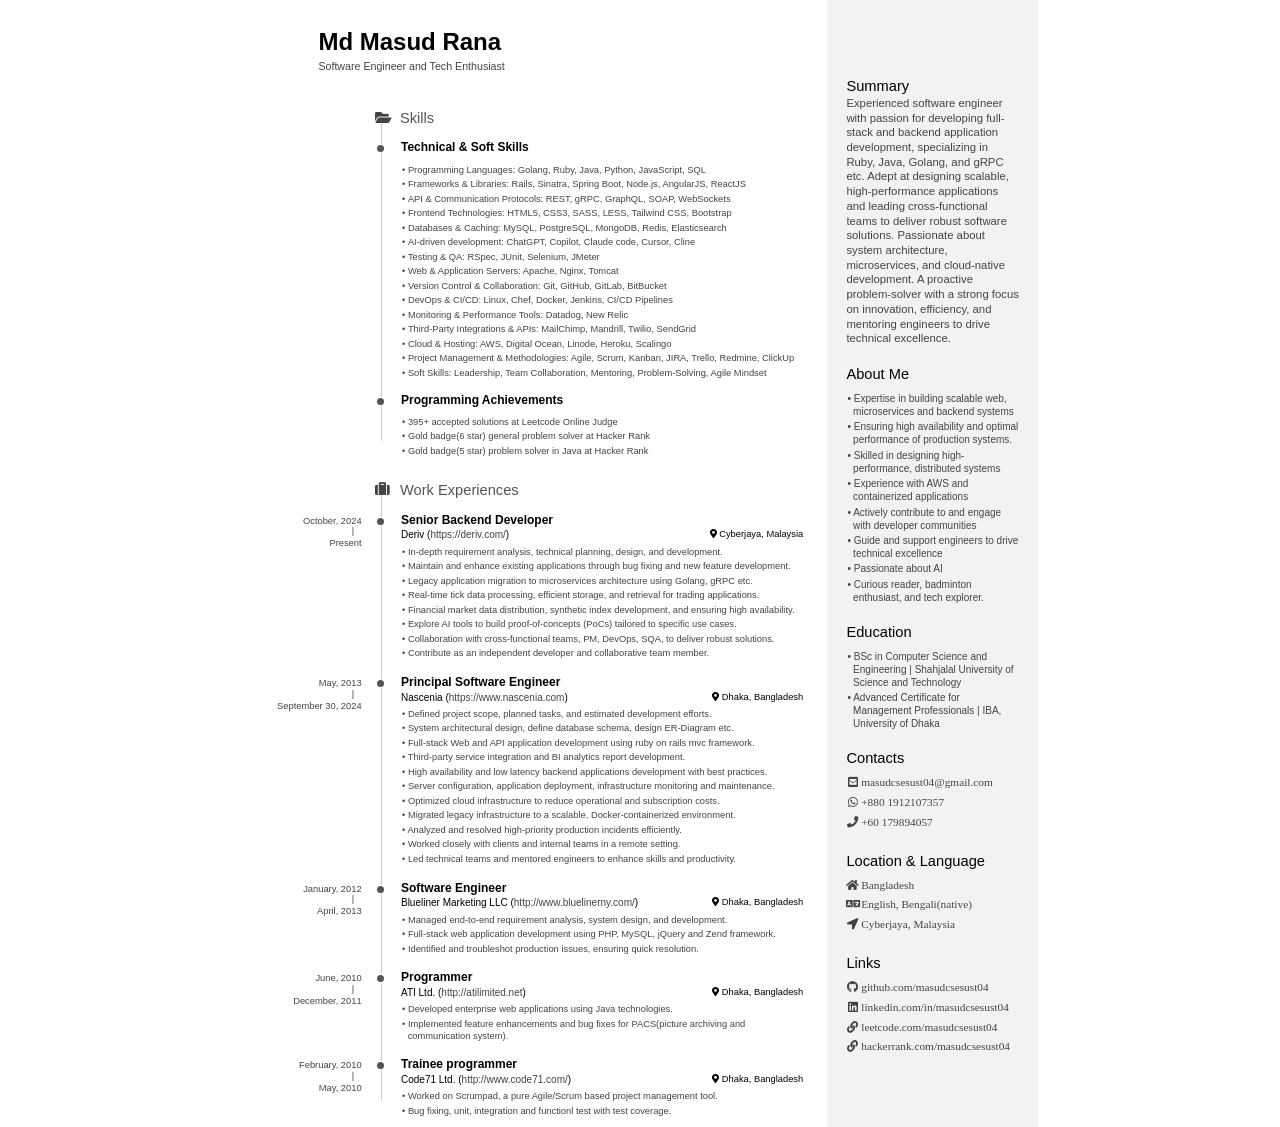
==== index.html @ 24ab80eb "upate resume" ====
<!DOCTYPE html>
<html>
<head>
    <title>Md. Masud Rana</title>

    <meta http-equiv="Content-Type" content="text/html; charset=UTF-8">

    <link rel="shortcut icon" href="">
    <link type="text/css" href="./normalize.css" rel="stylesheet">
    <link rel="stylesheet" href="https://use.fontawesome.com/releases/v5.5.0/css/all.css" integrity="sha384-B4dIYHKNBt8Bc12p+WXckhzcICo0wtJAoU8YZTY5qE0Id1GSseTk6S+L3BlXeVIU" crossorigin="anonymous">
    <link href="./css" rel="stylesheet">
    <link href="./css(1)" rel="stylesheet">
    <link type="text/css" href="./resume.css" rel="stylesheet" >
</head>

<body lang="en">
    <section id="main">
        <header id="title">
            <h1>Md Masud Rana</h1>
            <span class="subtitle">Software Engineer and Tech Enthusiast</span>
        </header>

        <section class="">
            <h2><i class="fa fa-folder-open"></i> Skills</h2>
            <section class="blocks">
                <div class="date">
                </div>
                <div class="decorator">
                </div>
                <div class="details">
                    <header>
                        <h3>Technical & Soft Skills</h3>
                    </header>
                    <div>
                        <ul>
                            <li><strong>Programming Languages:</strong> Golang, Ruby, Java, Python, JavaScript, SQL</li>
                            <li><strong>Frameworks & Libraries:</strong> Rails, Sinatra, Spring Boot, Node.js, AngularJS, ReactJS</li>
                            <li><strong>API & Communication Protocols:</strong> REST, gRPC, GraphQL, SOAP, WebSockets</li>
                            <li><strong>Frontend Technologies:</strong> HTML5, CSS3, SASS, LESS, Tailwind CSS, Bootstrap</li>
                            <li><strong>Databases & Caching:</strong> MySQL, PostgreSQL, MongoDB, Redis, Elasticsearch</li>
                            <li><strong>AI-driven development:</strong> ChatGPT, Copilot, Claude code, Cursor, Cline</li> 
                            <li><strong>Testing & QA:</strong> RSpec, JUnit, Selenium, JMeter</li>
                            <li><strong>Web & Application Servers:</strong> Apache, Nginx, Tomcat</li>
                            <li><strong>Version Control & Collaboration:</strong> Git, GitHub, GitLab, BitBucket</li>
                            <li><strong>DevOps & CI/CD:</strong> Linux, Chef, Docker, Jenkins, CI/CD Pipelines</li>
                            <li><strong>Monitoring & Performance Tools:</strong> Datadog, New Relic</li>
                            <li><strong>Third-Party Integrations & APIs:</strong> MailChimp, Mandrill, Twilio, SendGrid</li>
                            <li><strong>Cloud & Hosting:</strong> AWS, Digital Ocean, Linode, Heroku, Scalingo</li>
                            <li><strong>Project Management & Methodologies:</strong> Agile, Scrum, Kanban, JIRA, Trello, Redmine, ClickUp</li>
                            <li><strong>Soft Skills:</strong> Leadership, Team Collaboration, Mentoring, Problem-Solving, Agile Mindset</li>
                        </ul>
                    </div>
                </div>
            </section>
            <section class="blocks">
                <div class="date">
                </div>
                <div class="decorator">
                </div>
                <div class="details">
                    <header>
                        <h3>Programming Achievements</h3>
                    </header>
                    <div>
                        <ul>
                            <li>395+ accepted solutions at <a href="https://www.leetcode.com/">Leetcode Online Judge</a></li>
                            <li>Gold badge(6 star) general problem solver at <a href="https://www.hackerrank.com">Hacker Rank</a></li>
                            <li>Gold badge(5 star) problem solver in Java at <a href="https://www.hackerrank.com">Hacker Rank</a></li>             
                        </ul>
                    </div>
                </div>
            </section>
        </section>

        <section class="main-block">
            <h2><i class="fa fa-suitcase"></i> Work Experiences</h2>
            <section class="blocks">
                <div class="date">
                    <span>October, 2024</span><span>Present</span>
                </div>
                <div class="decorator">
                </div>
                <div class="details">
                    <header>
                        <h3>Senior Backend Developer</h3>
                        <span class="place">Deriv (<a href="https://deriv.com/">https://deriv.com/</a>)</span>
                        <span class="location"><i class="fas fa-map-marker-alt"></i> Cyberjaya, Malaysia</span>
                    </header>
                    <div>
                        <ul>
                            <li>In-depth requirement analysis, technical planning, design, and development.</li>
                            <li>Maintain and enhance existing applications through bug fixing and new feature development.</li>
                            <li>Legacy application migration to microservices architecture using Golang, gRPC etc.</li>
                            <li>Real-time tick data processing, efficient storage, and retrieval for trading applications.</li>
                            <li>Financial market data distribution, synthetic index development, and ensuring high availability.</li>
                            <li>Explore AI tools to build proof-of-concepts (PoCs) tailored to specific use cases.</li>
                            <li>Collaboration with cross-functional teams, PM, DevOps, SQA, to deliver robust solutions.</li>
                            <li>Contribute as an independent developer and collaborative team member.</li>
                        </ul>
                    </div>
                </div>
            </section>
            <section class="blocks">
              <div class="date">
                  <span>May, 2013</span><span>September 30, 2024</span>
              </div>
              <div class="decorator">
              </div>
              <div class="details">
                  <header>
                      <h3>Principal Software Engineer</h3>
                      <span class="place">Nascenia (<a href="https://www.nascenia.com/">https://www.nascenia.com</a>)</span>
                      <span class="location"><i class="fas fa-map-marker-alt"></i> Dhaka, Bangladesh</span>
                  </header>
                  <div>
                      <ul>
                          <li>Defined project scope, planned tasks, and estimated development efforts.</li>
                          <li>System architectural design, define database schema, design ER-Diagram etc.</li>
                          <li>Full-stack Web and API application development using ruby on rails mvc framework.</li>
                          <li>Third-party service integration and BI analytics report development.</li>
                          <li>High availability and low latency backend applications development with best practices.</li>
                          <li>Server configuration, application deployment, infrastructure monitoring and maintenance.</li>
                          <li>Optimized cloud infrastructure to reduce operational and subscription costs.</li>
                          <li>Migrated legacy infrastructure to a scalable, Docker-containerized environment.</li>
                          <li>Analyzed and resolved high-priority production incidents efficiently.</li>
                          <li>Worked closely with clients and internal teams in a remote setting.</li>
                          <li>Led technical teams and mentored engineers to enhance skills and productivity.</li>
                      </ul>
                  </div>
              </div>
            </section>
            <section class="blocks">
                <div class="date">
                    <span>January, 2012</span><span>April, 2013</span>
                </div>
                <div class="decorator">
                </div>
                <div class="details">
                    <header>
                        <h3>Software Engineer</h3>
                        <span class="place">Blueliner Marketing LLC (<a href="http://www.bluelinerny.com/">http://www.bluelinerny.com/</a>)</span>
                        <span class="location"><i class="fas fa-map-marker-alt"></i> Dhaka, Bangladesh</span>
                    </header>
                    <div>
                        <ul>
                            <li>Managed end-to-end requirement analysis, system design, and development.</li>
                            <li>Full-stack web application development using PHP, MySQL, jQuery and Zend framework.</li>
                            <li>Identified and troubleshot production issues, ensuring quick resolution.</li>
                        </ul>
                    </div>
                </div>
            </section>
            <section class="blocks">
                <div class="date">
                    <span>June, 2010</span><span>December, 2011</span>
                </div>
                <div class="decorator">
                </div>
                <div class="details">
                    <header>
                        <h3>Programmer</h3>
                        <span class="place">ATI Ltd. (<a href="http://atilimited.net/">http://atilimited.net</a>)</span>
                        <span class="location"><i class="fas fa-map-marker-alt"></i> Dhaka, Bangladesh</span>
                    </header>
                    <div>
                        <ul>
                            <li>Developed enterprise web applications using Java technologies.</li>
                            <li>Implemented feature enhancements and bug fixes for <strong>PACS</strong>(picture archiving and communication system).</li>
                        </ul>
                    </div>
                </div>
            </section>
            <section class="blocks">
                <div class="date">
                    <span>February, 2010</span><span>May, 2010</span>
                </div>
                <div class="decorator">
                </div>
                <div class="details">
                    <header>
                        <h3>Trainee programmer</h3>
                        <span class="place">Code71 Ltd. (<a href="http://www.code71.com/">http://www.code71.com/</a>)</span>
                        <span class="location"><i class="fas fa-map-marker-alt"></i> Dhaka, Bangladesh</span>
                    </header>
                    <div>
                        <ul>
                            <li>Worked on Scrumpad, a pure Agile/Scrum based project management tool.</li>
                            <li>Bug fixing, unit, integration and functionl test with test coverage.</li>
                        </ul>
                    </div>
                </div>
            </section>
        </section>
    </section>

    <aside id="sidebar">
        <div class="side-block">
        </div>
        <div class="side-block" id="personal-info">
            <h1>Summary</h1>
            <div>
                Experienced software engineer with passion for developing full-stack and backend application development, specializing in Ruby, Java, Golang, and gRPC etc. Adept at designing scalable, high-performance applications and leading cross-functional teams to deliver robust software solutions. Passionate about system architecture, microservices, and cloud-native development. A proactive problem-solver with a strong focus on innovation, efficiency, and mentoring engineers to drive technical excellence.
            </div>
        </div>
        <div class="side-block" id="personal-info">
            <h1>About Me</h1>
            <ul>
                <li>Expertise in building scalable web, microservices and backend systems</li>
                <li>Ensuring high availability and optimal performance of production systems.</li>
                <li>Skilled in designing high-performance, distributed systems</li>
                <li>Experience with AWS and containerized applications</li>
                <li>Actively contribute to and engage with developer communities</li>
                <li>Guide and support engineers to drive technical excellence</li>
                <li>Passionate about AI</li>
                <li>Curious reader, badminton enthusiast, and tech explorer.</li>
            </ul>
        </div>
        <div class="side-block" id="personal-info">
            <h1>Education</h1>
            <ul>
                <li>BSc in Computer Science and Engineering | <span class="place"><a href="https://www.sust.edu/">Shahjalal University of Science and Technology</a></span></li>
                <li>Advanced Certificate for Management Professionals | <span>IBA, University of Dhaka</span></li>
            </ul>
        </div>
        <div class="side-block" id="contact">
            <h1>Contacts</h1>
            <ul>
                <li><i class="fas fa-envelope-square"></i> masudcsesust04@gmail.com</li>
                <li><i class="fab fa-whatsapp"></i> +880 1912107357</li>
                <li><i class="fa fa-phone"></i> +60 179894057</li>
            </ul>
        </div>
        <div class="side-block" id="contact">
            <h1>Location & Language</h1>
            <ul>
                <li><i class="fa fa-home"></i> Bangladesh</li>
                <li><i class="fa fa-language"></i> English, Bengali(native)</li>
                <li><i class="fa fa-location-arrow"></i> Cyberjaya, Malaysia</li>
            </ul>
        </div>
        <div class="side-block" id="links">
            <h1>Links</h1>
            <ul>
                <li><i class="fab fa-github"></i> <a href="https://github.com/masudcsesust04">github.com/masudcsesust04</a></li>
                <li><i class="fab fa-linkedin"></i> <a href="https://www.linkedin.com/in/masudcsesust04">linkedin.com/in/masudcsesust04</a></li>
                <li><i class="fa fa-link"></i> <a href="https://leetcode.com/masudcsesust04/">leetcode.com/masudcsesust04</a></li>
                <li><i class="fa fa-link"></i> <a href="https://www.hackerrank.com/masudcsesust04">hackerrank.com/masudcsesust04</a></li>
                <li>&nbsp;</li>
                <li>&nbsp;</li>
            </ul>
        </div>
        <div class="side-block" id="disclaimer">
        </div>
    </aside>

  <script type="text/javascript" async="" src="./analytics.js"></script><script async="" src="./js"></script>
  <script>
    window.dataLayer = window.dataLayer || [];
    function gtag(){dataLayer.push(arguments);}
    gtag('js', new Date());

    gtag('config', 'UA-69906857-1');
  </script>

  </body>
</html>
---- resume.css ----
@page{
  size: A4 portrait;
  margin: 0;
}

*{
  box-sizing: border-box;
}

:root{
  --page-width: 8.3in;
  --page-height: 11.74in;
  --main-width: 6.1in;
  --sidebar-width: calc(var(--page-width) - var(--main-width));
  --decorator-horizontal-margin: 0.2in;

  --sidebar-horizontal-padding: 0.2in;

  /* XXX: using px for very good precision control */
  --decorator-outer-offset-top: 10px;
  --decorator-outer-offset-left: -5.5px;
  --decorator-border-width: 1px;
  --decorator-outer-dim: 9px;
  --decorator-border: 1px solid #ccc;

  --row-blocks-padding-top: 5pt;
  --date-block-width: 1.2in;

  --main-blocks-title-icon-offset-left: -19pt;
}

body{
  width: var(--page-width);
  height: var(--page-height);
  margin: 0 auto;
  font-family: "Open Sans", sans-serif;
  font-weight: 300;
  line-height: 1.3;
  color: #444;
  hyphens: auto;
}

h1, h2, h3{
  margin: 0;
  color: #000;
}

a{
    text-decoration: none;
    color: #444;
}

li{
  list-style-type: none;
}

#main{
  float: left;
  width: var(--main-width);
  padding: 0.25in 0.25in 0 0.25in;
  font-size: 7pt;
}

#sidebar{
  float: right;
  position: relative; /* for disclaimer */
  width: var(--sidebar-width);
  height: 100%;
  padding: 0.6in var(--sidebar-horizontal-padding);
  background-color: #f2f2f2;
  font-size: 8.5pt;
}

/* main */

/** big title **/
#title, h1, h2{
  /*text-transform: uppercase;*/
}

#title{
  position: relative;
  left: 0.55in;
  margin-bottom: 0.3in;
  line-height: 1.2;
}

#title h1{
  font-weight: bold;
  font-size: 18pt;
  line-height: 1.5;
}

#title h1 strong{
  margin: auto 2pt auto 4pt;
  font-weight: 600;
}

.subtitle{
  font-size: 8pt;
}

/*** categorial blocks ***/

.main-block{
  margin-top: 0.1in;
}

#main h2{
  position: relative;
  top: var(--row-blocks-padding-top);
  /* XXX: 0.5px for aligning fx printing */
  left: calc((var(--date-block-width) + var(--decorator-horizontal-margin)));
  font-weight: 400;
  font-size: 11pt;
  color: #555;
}

#main h2 > i{
  /* use absolute position to prevent icon's width from misaligning title */
  /* assigning a fixed width here is no better due to needing to align decorator
     line too */
  position: absolute;
  left: var(--main-blocks-title-icon-offset-left);
  z-index: 1; /* over decorator line */
  color: #444;
}

#main h2::after{ /* extends the decorator line */
  height: calc(var(--row-blocks-padding-top) * 2);
  position: relative;
  top: calc(-1 * var(--row-blocks-padding-top));
  /* XXX: 0.5px for aligning fx printing */
  left: calc(-1 * var(--decorator-horizontal-margin));
  display: block;
  border-left: var(--decorator-border);
  z-index: 0;
  line-height: 0;
  font-size: 0;
  content: ' ';
}

/**** minor tweaks on the icon fonts ****/
#main h2 > .fa-graduation-cap{
  left: calc(var(--main-blocks-title-icon-offset-left) - 2pt);
  top: 2pt;
}

#main h2 > .fa-suitcase{
  top: 1pt;
}

#main h2 > .fa-folder-open{
  top: 1.5pt;
}

/**** individual row blocks (date - decorator - details) ****/

.blocks{
  display: flex;
  flex-flow: row nowrap;
}

.blocks > div{
  padding-top: var(--row-blocks-padding-top);
}

.date{
  flex: 0 0 var(--date-block-width);
  padding-top: calc(var(--row-blocks-padding-top) + 2.5pt) !important;
  padding-right: var(--decorator-horizontal-margin);
  font-size: 7pt;
  text-align: right;
  line-height: 1;
}

.date span{
  display: block;
}

.date span:nth-child(2)::before{
  position: relative;
  top: 1pt;
  right: 5.5pt;
  display: block;
  height: 10pt;
  content: '|';
}

.decorator{
  flex: 0 0 0;
  position: relative;
  width: 2pt;
  min-height: 100%;
  border-left: var(--decorator-border);
}

/*
 * XXX: Use two filled circles to achieve the circle-with-white-border effect.
 * The normal technique of only using one pseudo element and
 * border: 1px solid white; style makes firefox erroneously either:
 * 1) overflows the grayshade background (if no background-clip is set), or
 * 2) shows decorator line which should've been masked by the white border
 *
 */

.decorator::before{
  position: absolute;
  top: var(--decorator-outer-offset-top);
  left: var(--decorator-outer-offset-left);
  content: ' ';
  display: block;
  width: var(--decorator-outer-dim);
  height: var(--decorator-outer-dim);
  border-radius: calc(var(--decorator-outer-dim) / 2);
  background-color: #fff;
}

.decorator::after{
  position: absolute;
  top: calc(var(--decorator-outer-offset-top) + var(--decorator-border-width));
  left: calc(var(--decorator-outer-offset-left) + var(--decorator-border-width));
  content: ' ';
  display: block;
  width: calc(var(--decorator-outer-dim) - (var(--decorator-border-width) * 2));
  height: calc(var(--decorator-outer-dim) - (var(--decorator-border-width) * 2));
  border-radius: calc((var(--decorator-outer-dim) - (var(--decorator-border-width) * 2)) / 2);
  background-color: #555;
}

.blocks:last-child .decorator{ /* slightly shortens it */
  margin-bottom: 0.25in;
}

/***** fine-tunes on the details block where the real juice is *****/

.details{
  flex: 1 0 0;
  padding-left: var(--decorator-horizontal-margin);
  padding-top: calc(var(--row-blocks-padding-top) - 0.5pt) !important; /* not sure why but this is needed for better alignment */
}

.details header{
  color: #000;
}

.details h3{
  font-size: 9pt;
}

.main-block:not(.concise) .details div{
  margin: 0.18in 0 0.1in 0;
}

.main-block:not(.concise) .blocks:last-child .details div{
  margin-bottom: 0;
}

.main-block.concise .details div:not(.concise){
  /* use padding to work around the fact that margin doesn't affect floated
     neighboring elements */
  padding: 0.05in 0 0.07in 0;
}

.details .place{
  float: left;
  font-size: 7.5pt;
}

.details .location{
  float: right;
}

.details div{
  clear: both;
}

.details .location::before{
  display: inline-block;
  position: relative;
  right: 3pt;
  top: 0.25pt;
  font-family: FontAwesome;
  font-weight: normal;
  font-style: normal;
  text-decoration: inherit;
}

/***** fine-tunes on the lists... *****/

#main ul, #personal-info ul, #cert-info ul{
  padding-left: 0.07in;
  margin: 0.08in 0;
}

#main li, #personal-info li, #cent-info li{
  margin: 0 0 0.025in 0;
}

/****** customize list symbol style ******/
#main li::before, #personal-info li::before, #cert-info li::before{
  position: relative;
  margin-left: -4.25pt;
  content: '• ';
}

.details .concise ul{
  margin: 0 !important;
  -webkit-columns: 2;
  -moz-columns: 2;
  columns: 2;
}

.details .concise li{
  margin: 0 !important;
}

.details .concise li{
  margin-left: 0 !important;
}



/* sidebar */

.avatar{
    border-radius: 50%;
    border: 3px solid black;
    max-width: 100%;
    display: block;
    vertical-align: middle;
    height: auto;
    -webkit-filter: grayscale(100%);
    filter: grayscale(100%);
}

#sidebar h1{
  font-weight: 400;
  font-size: 11pt;
}

.side-block{
  margin-top: 0.2in;
}

#contact ul, #links ul{
  margin-top: 0.05in;
  padding-left: 0;
  font-family: "Source Sans Pro";
  font-weight: 400;
  line-height: 1.75;
}

#contact li > i, #links li > i{
  width: 9pt; /* for text alignment */
  text-align: right;
}

#skills{
  line-height: 1.5;
}

#skills ul{
  margin: 0.05in 0 0.15in;
  padding: 0;
}

#disclaimer{
  position: absolute;
  bottom: var(--sidebar-horizontal-padding);
  right: var(--sidebar-horizontal-padding);
  font-size: 7.5pt;
  font-style: italic;
  line-height: 1.1;
  text-align: right;
  color: #777;
}

#disclaimer p{
    display: none;
}

#disclaimer a.btn{
    color: #333;
    border-color: #ccc;
    display: inline-block;
    padding: 5px 10px;
    margin-bottom: 0;
    font-size: 10pt;
    text-align: center;
    white-space: nowrap;
    vertical-align: middle;
    cursor: pointer;
    -webkit-user-select: none;
    -moz-user-select: none;
    -ms-user-select: none;
    user-select: none;
    background-image: none;
    border: 1px solid;
    border-radius: 4px;
}

#disclaimer a.btn:hover{
    color: #333;
    background-color: #e6e6e6;
    border-color: #adadad;
}

#personal-info li {
    font-size: 7.5pt;
}

#cert-info li {
    font-size: 7.4pt;
    display: block;
    margin-bottom: 0.08in;
}

#cert-info li span{
    font-size: 7pt;
    display: block;
    margin-bottom: 0.12in;
}

.print{
    display: none;
}

@media print {
    .page-break{
        page-break-after: always;
    }

    body{
        -webkit-print-color-adjust:exact;
    }

    #disclaimer p{
        display: block;
    }

    #disclaimer a.btn{
        display: none;
    }

    .print{
        display: inherit;
    }

    .page-break-margin{
        margin-top: 2in;
    }
}

li.project-title{
    font-size: 8pt;
    font-weight: bold;
}

li.project-title > ul li {
    font-size: 7pt;
    font-weight: normal;
}
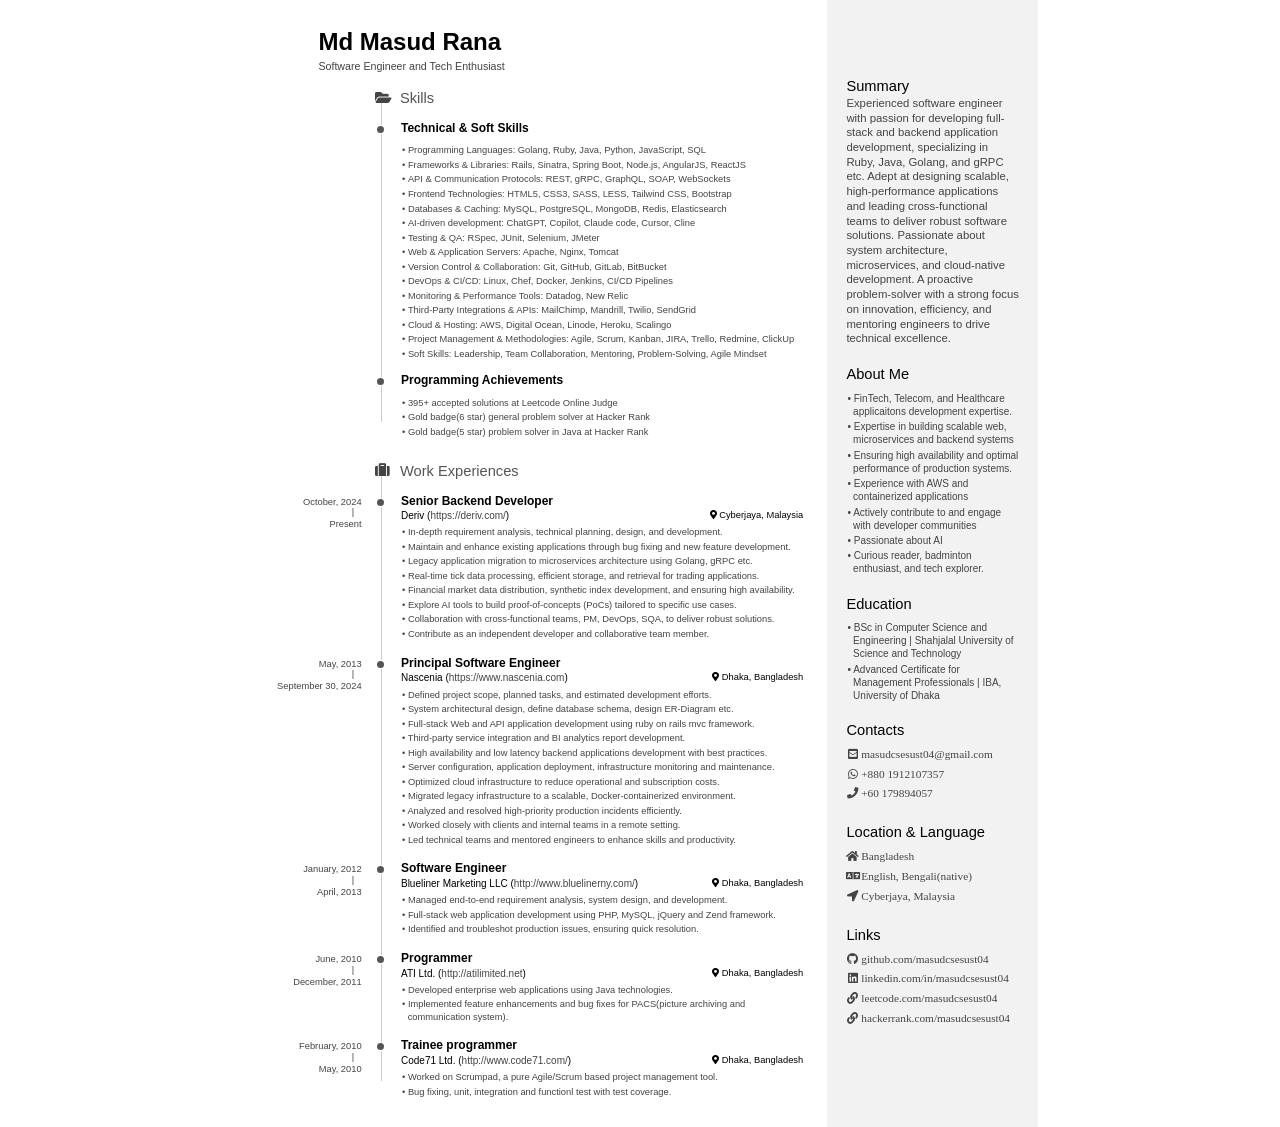
==== commit 6fe8af69: "upate resume" ====
--- a/index.html
+++ b/index.html
@@ -205,12 +205,11 @@
         <div class="side-block" id="personal-info">
             <h1>About Me</h1>
             <ul>
+                <li>FinTech, Telecom, and Healthcare applicaitons development expertise.</li>
                 <li>Expertise in building scalable web, microservices and backend systems</li>
                 <li>Ensuring high availability and optimal performance of production systems.</li>
-                <li>Skilled in designing high-performance, distributed systems</li>
                 <li>Experience with AWS and containerized applications</li>
                 <li>Actively contribute to and engage with developer communities</li>
-                <li>Guide and support engineers to drive technical excellence</li>
                 <li>Passionate about AI</li>
                 <li>Curious reader, badminton enthusiast, and tech explorer.</li>
             </ul>
--- a/resume.css
+++ b/resume.css
@@ -81,7 +81,7 @@
 #title{
   position: relative;
   left: 0.55in;
-  margin-bottom: 0.3in;
+  margin-bottom: 0.1in;
   line-height: 1.2;
 }
 
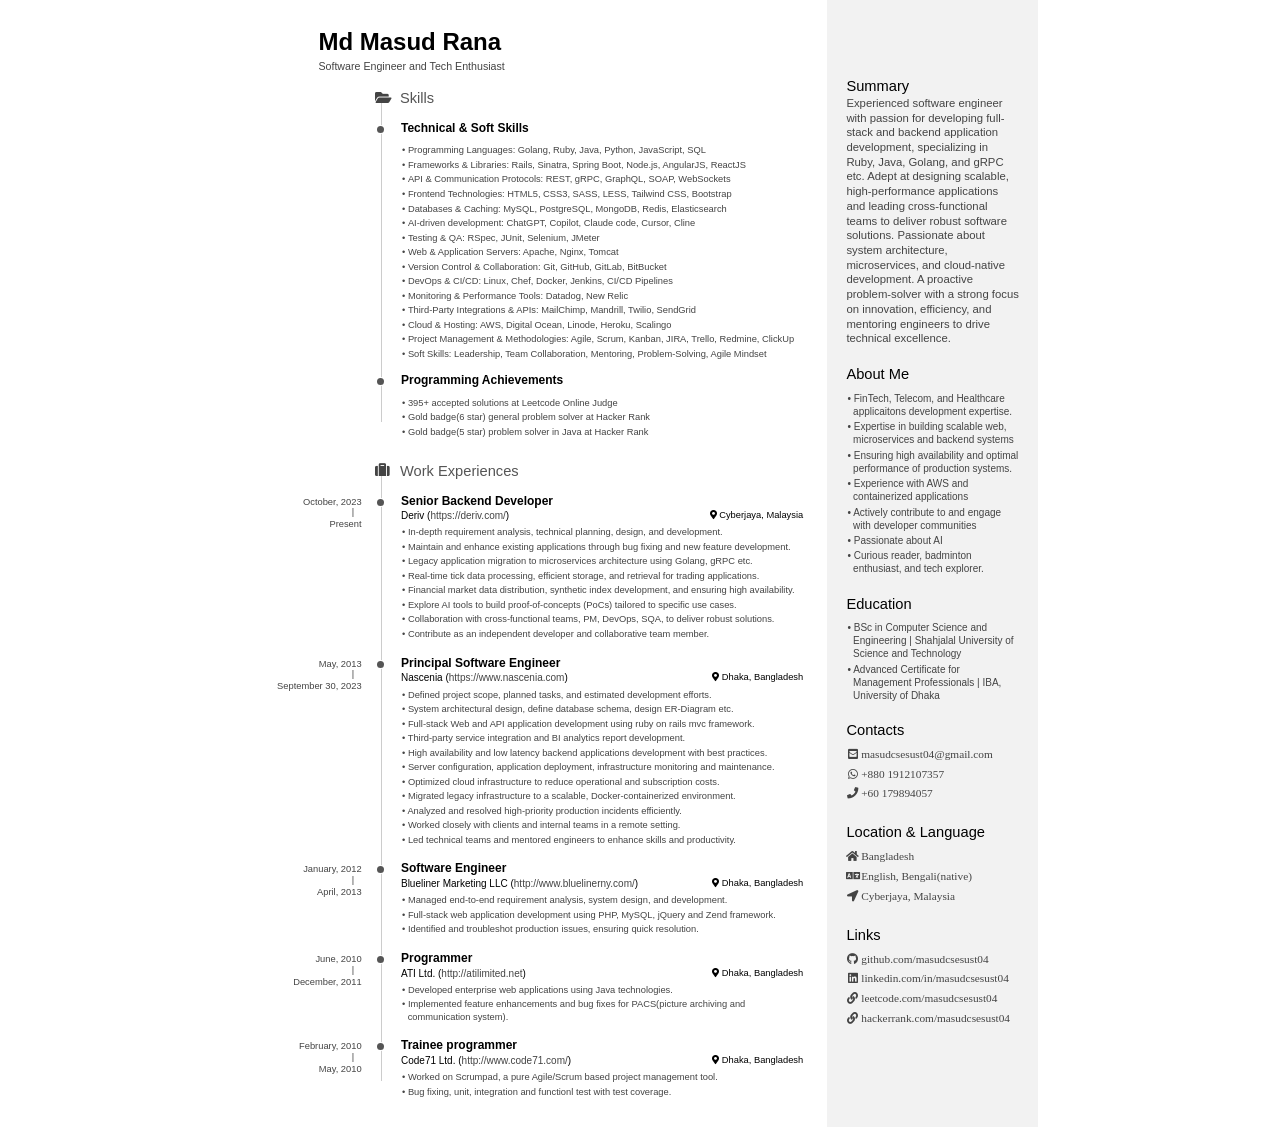
==== commit 8687c907: "fix deriv joining date" ====
--- a/index.html
+++ b/index.html
@@ -76,7 +76,7 @@
             <h2><i class="fa fa-suitcase"></i> Work Experiences</h2>
             <section class="blocks">
                 <div class="date">
-                    <span>October, 2024</span><span>Present</span>
+                    <span>October, 2023</span><span>Present</span>
                 </div>
                 <div class="decorator">
                 </div>
@@ -102,7 +102,7 @@
             </section>
             <section class="blocks">
               <div class="date">
-                  <span>May, 2013</span><span>September 30, 2024</span>
+                  <span>May, 2013</span><span>September 30, 2023</span>
               </div>
               <div class="decorator">
               </div>
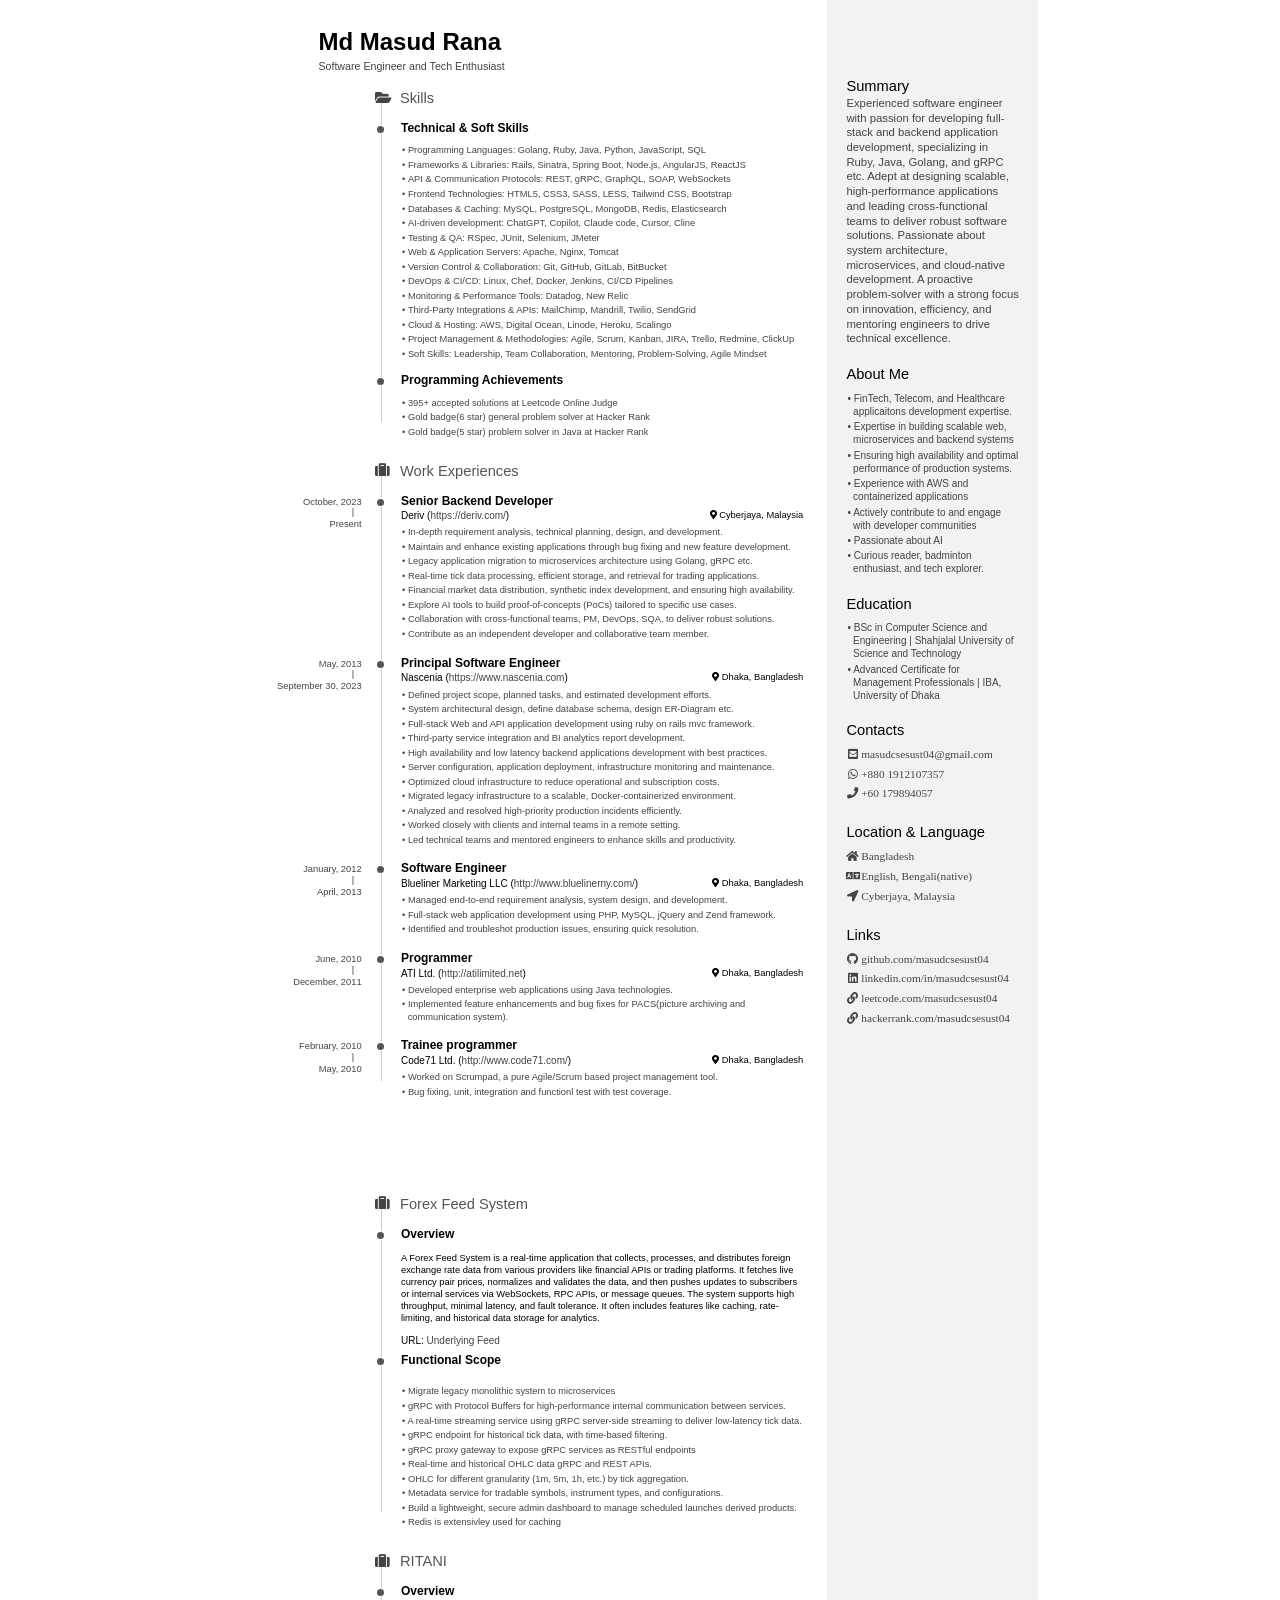
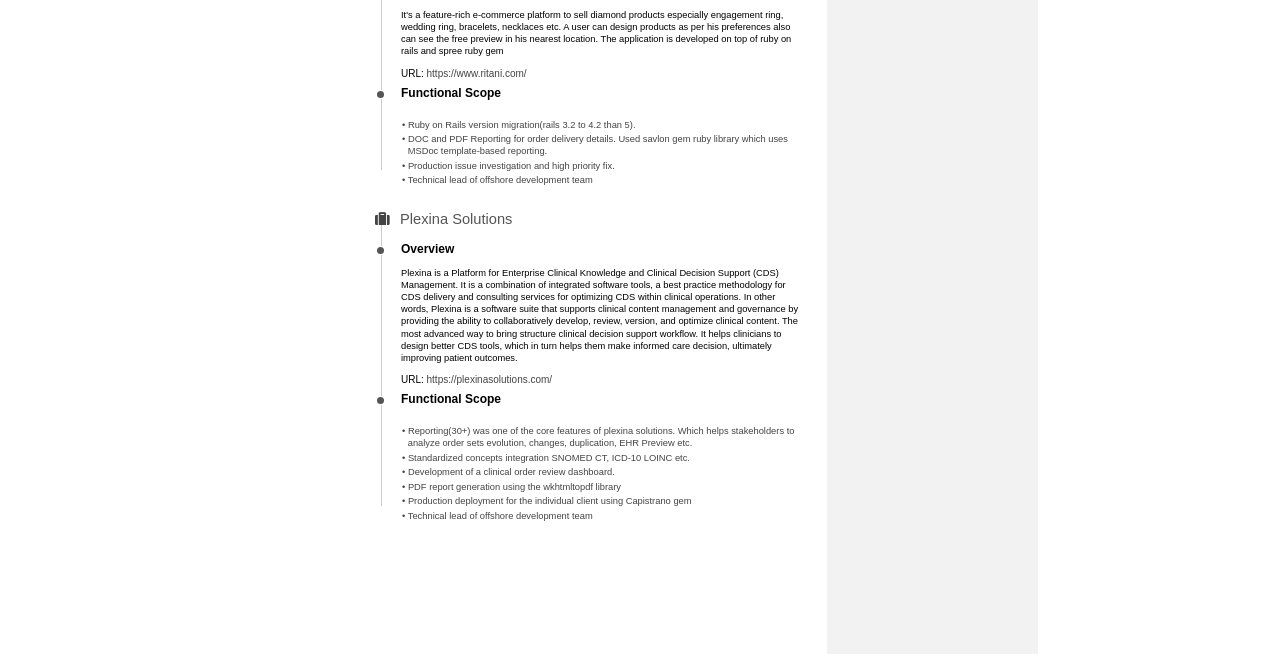
==== commit 2be7a637: "update project" ====
--- a/index.html
+++ b/index.html
@@ -263,3 +263,171 @@
 
   </body>
 </html>
+
+
+<!DOCTYPE html>
+<html>
+<head>
+    <title>Md. Masud Rana</title>
+    
+    <meta http-equiv="Content-Type" content="text/html; charset=UTF-8">
+    
+    <link rel="shortcut icon" href="">
+    <link type="text/css" href="./normalize.css" rel="stylesheet">
+    <link rel="stylesheet" href="https://use.fontawesome.com/releases/v5.5.0/css/all.css" integrity="sha384-B4dIYHKNBt8Bc12p+WXckhzcICo0wtJAoU8YZTY5qE0Id1GSseTk6S+L3BlXeVIU" crossorigin="anonymous">
+    <link href="./css" rel="stylesheet">
+    <link href="./css(1)" rel="stylesheet">
+    <link type="text/css" href="./resume.css" rel="stylesheet" >
+</head>
+
+<body lang="en">
+    <section id="main">
+        <header id="title">
+            <h1>&nbsp;</h1>
+            <span class="subtitle">&nbsp;</span>
+        </header>
+        <section class="main-block">
+            <h2><i class="fa fa-suitcase"></i> Forex Feed System</h2>
+            <section class="blocks">
+              <div class="date">
+                  &nbsp;
+              </div>
+              <div class="decorator">
+              </div>
+              <div class="details">
+                  <header>
+                      <h3>Overview</h3>
+                      <p>
+                        A Forex Feed System is a real-time application that collects, processes, and distributes foreign exchange rate data from various providers like financial APIs or trading platforms. It fetches live currency pair prices, normalizes and validates the data, and then pushes updates to subscribers or internal services via WebSockets, RPC APIs, or message queues. The system supports high throughput, minimal latency, and fault tolerance. It often includes features like caching, rate-limiting, and historical data storage for analytics.
+                      </p>
+                      <span class="place">URL: <a href="https://app.deriv.com/dtrader">Underlying Feed</a></span>
+                      &nbsp;&nbsp;&nbsp;
+                  </header>
+              </div>
+            </section>            
+            <section class="blocks">
+                <div class="date">
+                    &nbsp;
+                </div>
+                <div class="decorator">
+                </div>
+                <div class="details">
+                    <header>
+                        <h3>Functional Scope</h3>                        
+                    </header>
+                    <div>
+                        <ul>                            
+                            <li>Migrate legacy monolithic system to microservices</li>
+                            <li>gRPC with Protocol Buffers for high-performance internal communication between services.</li>
+                            <li>A real-time streaming service using gRPC server-side streaming to deliver low-latency tick data.</li>
+                            <li>gRPC endpoint for historical tick data, with time-based filtering.</li>
+                            <li>gRPC proxy gateway to expose gRPC services as RESTful endpoints</li>
+                            <li>Real-time and historical OHLC data gRPC and REST APIs.</li>
+                            <li>OHLC for different granularity (1m, 5m, 1h, etc.) by tick aggregation.</li>
+                            <li>Metadata service for tradable symbols, instrument types, and configurations.</li>
+                            <li>Build a lightweight, secure admin dashboard to manage scheduled launches derived products.</li>
+                            <li>Redis is extensivley used for caching</li>
+                        </ul>
+                    </div>
+                </div>
+            </section>
+        </section>    
+        <section class="main-block">
+            <h2><i class="fa fa-suitcase"></i> RITANI</h2>
+            <section class="blocks">
+              <div class="date">
+                  &nbsp;
+              </div>
+              <div class="decorator">
+              </div>
+              <div class="details">
+                  <header>
+                      <h3>Overview</h3>
+                      <p>
+                        It's a feature-rich e-commerce platform to sell diamond products especially engagement ring, wedding ring, bracelets, necklaces etc. A user can design products as per his preferences also can see the free preview in his nearest location. The application is developed on top of ruby on rails and spree ruby gem
+                      </p>
+
+                      <span class="place"> URL: <a href="https://www.ritani.com/">https://www.ritani.com/</a></span>
+                      &nbsp;&nbsp;&nbsp;
+                  </header>
+              </div>
+            </section>            
+            <section class="blocks">
+                <div class="date">
+                    &nbsp;
+                </div>
+                <div class="decorator">
+                </div>
+                <div class="details">
+                    <header>
+                        <h3>Functional Scope</h3>                        
+                    </header>
+                    <div>
+                        <ul>                            
+                            <li>Ruby on Rails version migration(rails 3.2 to 4.2 than 5).</li>
+                            <li>DOC and PDF Reporting for order delivery details. Used savlon gem ruby library which uses MSDoc template-based reporting.</li>
+                            <li>Production issue investigation and high priority fix.</<li>
+                            <li>Technical lead of offshore development team</li>
+                        </ul>
+                    </div>
+                </div>
+            </section>
+        </section>    
+        <section class="main-block">
+            <h2><i class="fa fa-suitcase"></i> Plexina Solutions</h2>
+            <section class="blocks">
+              <div class="date">
+                  &nbsp;
+              </div>
+              <div class="decorator">
+              </div>
+              <div class="details">
+                  <header>
+                      <h3>Overview</h3>
+                      <p>
+                        Plexina is a Platform for Enterprise Clinical Knowledge and Clinical Decision Support (CDS) Management. It is a combination of integrated software tools, a best practice methodology for CDS delivery and consulting services for optimizing CDS within clinical operations. In other words, Plexina is a software suite that supports clinical content management and governance by providing the ability to collaboratively develop, review, version, and optimize clinical content. The most advanced way to bring structure clinical decision support workflow. It helps clinicians to design better CDS tools, which in turn helps them make informed care decision, ultimately improving patient outcomes.
+                      </p>
+
+                      <span class="place"> URL: <a href="https://plexinasolutions.com/">https://plexinasolutions.com/</a></span>
+                  </header>
+              </div>
+            </section>            
+            <section class="blocks">
+                <div class="date">
+                    &nbsp;
+                </div>
+                <div class="decorator">
+                </div>
+                <div class="details">
+                    <header>
+                        <h3>Functional Scope</h3>                        
+                    </header>
+                    <div>
+                        <ul>                            
+                            <li>Reporting(30+) was one of the core features of plexina solutions. Which helps stakeholders to analyze order sets evolution, changes, duplication, EHR Preview etc.
+                            <li>Standardized concepts integration SNOMED CT, ICD-10 LOINC etc.</li>
+                            <li>Development of a clinical order review dashboard.</li>
+                            <li>PDF report generation using the wkhtmltopdf library</li>
+                            <li>Production deployment for the individual client using Capistrano gem</li>
+                            <li>Technical lead of offshore development team</li>
+                        </ul>
+                    </div>
+                </div>
+            </section>
+        </section>        
+    </section>
+        
+    <aside id="sidebar">
+        &nbsp;
+    </aside>
+
+<script type="text/javascript" async="" src="./analytics.js"></script><script async="" src="./js"></script>
+<script>
+  window.dataLayer = window.dataLayer || [];
+  function gtag(){dataLayer.push(arguments);}
+  gtag('js', new Date());
+
+  gtag('config', 'UA-69906857-1');
+</script>
+    
+</body></html>
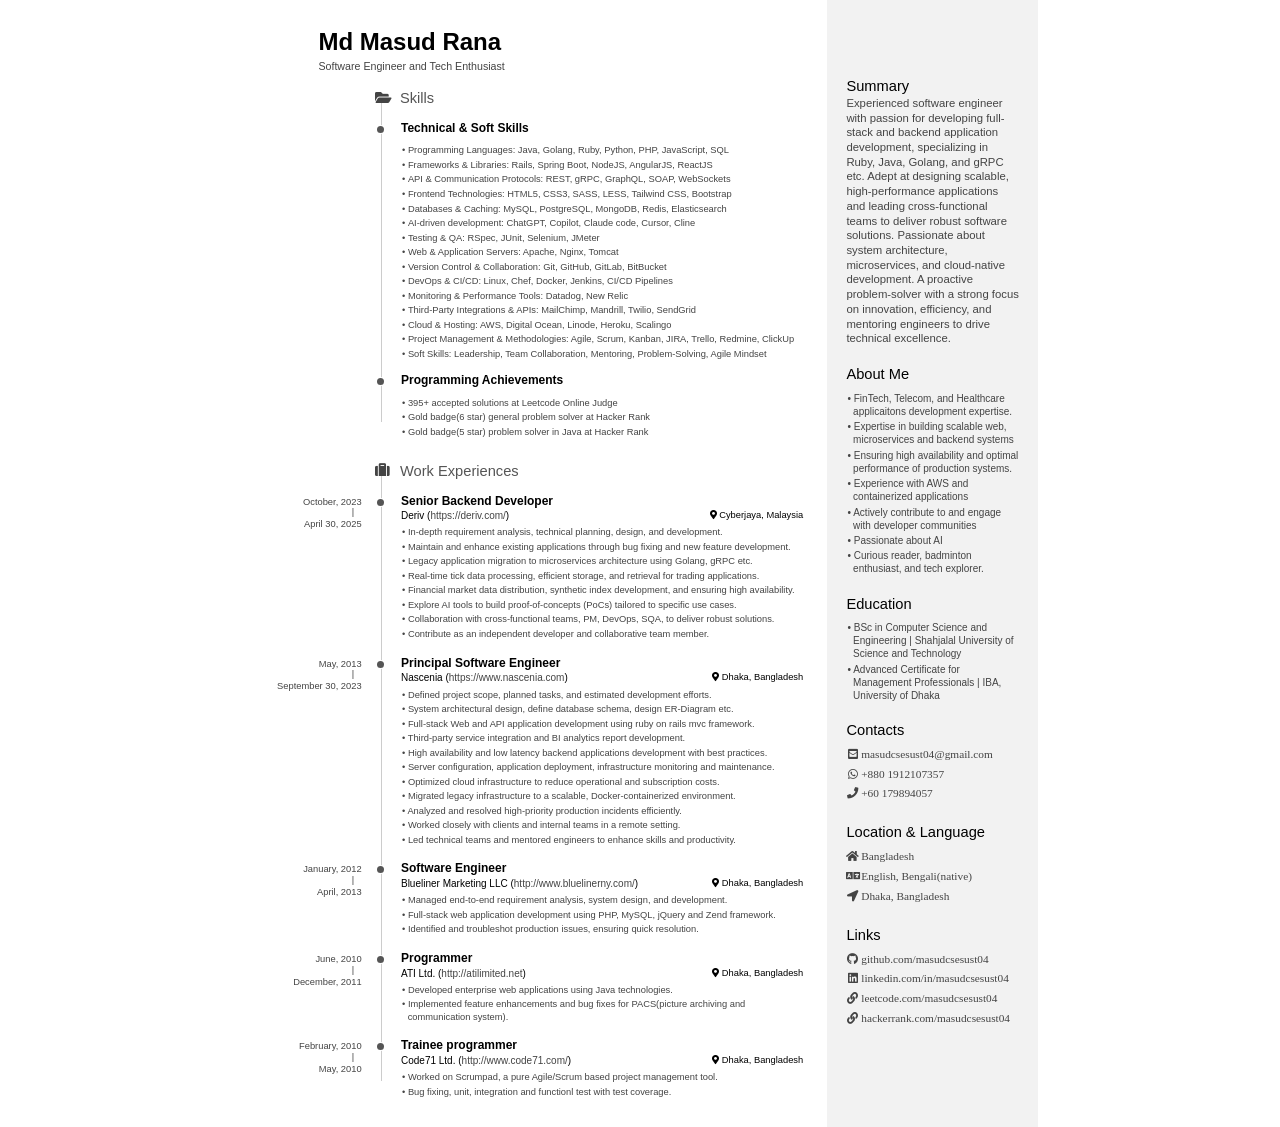
==== commit 9f1365da: "update" ====
--- a/index.html
+++ b/index.html
@@ -1,7 +1,7 @@
 <!DOCTYPE html>
 <html>
 <head>
-    <title>Md. Masud Rana</title>
+    <title>Md Masud Rana</title>
 
     <meta http-equiv="Content-Type" content="text/html; charset=UTF-8">
 
@@ -33,8 +33,8 @@
                     </header>
                     <div>
                         <ul>
-                            <li><strong>Programming Languages:</strong> Golang, Ruby, Java, Python, JavaScript, SQL</li>
-                            <li><strong>Frameworks & Libraries:</strong> Rails, Sinatra, Spring Boot, Node.js, AngularJS, ReactJS</li>
+                            <li><strong>Programming Languages:</strong> Java, Golang, Ruby, Python, PHP, JavaScript, SQL</li>
+                            <li><strong>Frameworks & Libraries:</strong> Rails, Spring Boot, NodeJS, AngularJS, ReactJS</li>
                             <li><strong>API & Communication Protocols:</strong> REST, gRPC, GraphQL, SOAP, WebSockets</li>
                             <li><strong>Frontend Technologies:</strong> HTML5, CSS3, SASS, LESS, Tailwind CSS, Bootstrap</li>
                             <li><strong>Databases & Caching:</strong> MySQL, PostgreSQL, MongoDB, Redis, Elasticsearch</li>
@@ -76,7 +76,7 @@
             <h2><i class="fa fa-suitcase"></i> Work Experiences</h2>
             <section class="blocks">
                 <div class="date">
-                    <span>October, 2023</span><span>Present</span>
+                    <span>October, 2023</span><span>April 30, 2025</span>
                 </div>
                 <div class="decorator">
                 </div>
@@ -234,7 +234,7 @@
             <ul>
                 <li><i class="fa fa-home"></i> Bangladesh</li>
                 <li><i class="fa fa-language"></i> English, Bengali(native)</li>
-                <li><i class="fa fa-location-arrow"></i> Cyberjaya, Malaysia</li>
+                <li><i class="fa fa-location-arrow"></i> Dhaka, Bangladesh</li>
             </ul>
         </div>
         <div class="side-block" id="links">
@@ -263,171 +263,3 @@
 
   </body>
 </html>
-
-
-<!DOCTYPE html>
-<html>
-<head>
-    <title>Md. Masud Rana</title>
-    
-    <meta http-equiv="Content-Type" content="text/html; charset=UTF-8">
-    
-    <link rel="shortcut icon" href="">
-    <link type="text/css" href="./normalize.css" rel="stylesheet">
-    <link rel="stylesheet" href="https://use.fontawesome.com/releases/v5.5.0/css/all.css" integrity="sha384-B4dIYHKNBt8Bc12p+WXckhzcICo0wtJAoU8YZTY5qE0Id1GSseTk6S+L3BlXeVIU" crossorigin="anonymous">
-    <link href="./css" rel="stylesheet">
-    <link href="./css(1)" rel="stylesheet">
-    <link type="text/css" href="./resume.css" rel="stylesheet" >
-</head>
-
-<body lang="en">
-    <section id="main">
-        <header id="title">
-            <h1>&nbsp;</h1>
-            <span class="subtitle">&nbsp;</span>
-        </header>
-        <section class="main-block">
-            <h2><i class="fa fa-suitcase"></i> Forex Feed System</h2>
-            <section class="blocks">
-              <div class="date">
-                  &nbsp;
-              </div>
-              <div class="decorator">
-              </div>
-              <div class="details">
-                  <header>
-                      <h3>Overview</h3>
-                      <p>
-                        A Forex Feed System is a real-time application that collects, processes, and distributes foreign exchange rate data from various providers like financial APIs or trading platforms. It fetches live currency pair prices, normalizes and validates the data, and then pushes updates to subscribers or internal services via WebSockets, RPC APIs, or message queues. The system supports high throughput, minimal latency, and fault tolerance. It often includes features like caching, rate-limiting, and historical data storage for analytics.
-                      </p>
-                      <span class="place">URL: <a href="https://app.deriv.com/dtrader">Underlying Feed</a></span>
-                      &nbsp;&nbsp;&nbsp;
-                  </header>
-              </div>
-            </section>            
-            <section class="blocks">
-                <div class="date">
-                    &nbsp;
-                </div>
-                <div class="decorator">
-                </div>
-                <div class="details">
-                    <header>
-                        <h3>Functional Scope</h3>                        
-                    </header>
-                    <div>
-                        <ul>                            
-                            <li>Migrate legacy monolithic system to microservices</li>
-                            <li>gRPC with Protocol Buffers for high-performance internal communication between services.</li>
-                            <li>A real-time streaming service using gRPC server-side streaming to deliver low-latency tick data.</li>
-                            <li>gRPC endpoint for historical tick data, with time-based filtering.</li>
-                            <li>gRPC proxy gateway to expose gRPC services as RESTful endpoints</li>
-                            <li>Real-time and historical OHLC data gRPC and REST APIs.</li>
-                            <li>OHLC for different granularity (1m, 5m, 1h, etc.) by tick aggregation.</li>
-                            <li>Metadata service for tradable symbols, instrument types, and configurations.</li>
-                            <li>Build a lightweight, secure admin dashboard to manage scheduled launches derived products.</li>
-                            <li>Redis is extensivley used for caching</li>
-                        </ul>
-                    </div>
-                </div>
-            </section>
-        </section>    
-        <section class="main-block">
-            <h2><i class="fa fa-suitcase"></i> RITANI</h2>
-            <section class="blocks">
-              <div class="date">
-                  &nbsp;
-              </div>
-              <div class="decorator">
-              </div>
-              <div class="details">
-                  <header>
-                      <h3>Overview</h3>
-                      <p>
-                        It's a feature-rich e-commerce platform to sell diamond products especially engagement ring, wedding ring, bracelets, necklaces etc. A user can design products as per his preferences also can see the free preview in his nearest location. The application is developed on top of ruby on rails and spree ruby gem
-                      </p>
-
-                      <span class="place"> URL: <a href="https://www.ritani.com/">https://www.ritani.com/</a></span>
-                      &nbsp;&nbsp;&nbsp;
-                  </header>
-              </div>
-            </section>            
-            <section class="blocks">
-                <div class="date">
-                    &nbsp;
-                </div>
-                <div class="decorator">
-                </div>
-                <div class="details">
-                    <header>
-                        <h3>Functional Scope</h3>                        
-                    </header>
-                    <div>
-                        <ul>                            
-                            <li>Ruby on Rails version migration(rails 3.2 to 4.2 than 5).</li>
-                            <li>DOC and PDF Reporting for order delivery details. Used savlon gem ruby library which uses MSDoc template-based reporting.</li>
-                            <li>Production issue investigation and high priority fix.</<li>
-                            <li>Technical lead of offshore development team</li>
-                        </ul>
-                    </div>
-                </div>
-            </section>
-        </section>    
-        <section class="main-block">
-            <h2><i class="fa fa-suitcase"></i> Plexina Solutions</h2>
-            <section class="blocks">
-              <div class="date">
-                  &nbsp;
-              </div>
-              <div class="decorator">
-              </div>
-              <div class="details">
-                  <header>
-                      <h3>Overview</h3>
-                      <p>
-                        Plexina is a Platform for Enterprise Clinical Knowledge and Clinical Decision Support (CDS) Management. It is a combination of integrated software tools, a best practice methodology for CDS delivery and consulting services for optimizing CDS within clinical operations. In other words, Plexina is a software suite that supports clinical content management and governance by providing the ability to collaboratively develop, review, version, and optimize clinical content. The most advanced way to bring structure clinical decision support workflow. It helps clinicians to design better CDS tools, which in turn helps them make informed care decision, ultimately improving patient outcomes.
-                      </p>
-
-                      <span class="place"> URL: <a href="https://plexinasolutions.com/">https://plexinasolutions.com/</a></span>
-                  </header>
-              </div>
-            </section>            
-            <section class="blocks">
-                <div class="date">
-                    &nbsp;
-                </div>
-                <div class="decorator">
-                </div>
-                <div class="details">
-                    <header>
-                        <h3>Functional Scope</h3>                        
-                    </header>
-                    <div>
-                        <ul>                            
-                            <li>Reporting(30+) was one of the core features of plexina solutions. Which helps stakeholders to analyze order sets evolution, changes, duplication, EHR Preview etc.
-                            <li>Standardized concepts integration SNOMED CT, ICD-10 LOINC etc.</li>
-                            <li>Development of a clinical order review dashboard.</li>
-                            <li>PDF report generation using the wkhtmltopdf library</li>
-                            <li>Production deployment for the individual client using Capistrano gem</li>
-                            <li>Technical lead of offshore development team</li>
-                        </ul>
-                    </div>
-                </div>
-            </section>
-        </section>        
-    </section>
-        
-    <aside id="sidebar">
-        &nbsp;
-    </aside>
-
-<script type="text/javascript" async="" src="./analytics.js"></script><script async="" src="./js"></script>
-<script>
-  window.dataLayer = window.dataLayer || [];
-  function gtag(){dataLayer.push(arguments);}
-  gtag('js', new Date());
-
-  gtag('config', 'UA-69906857-1');
-</script>
-    
-</body></html>
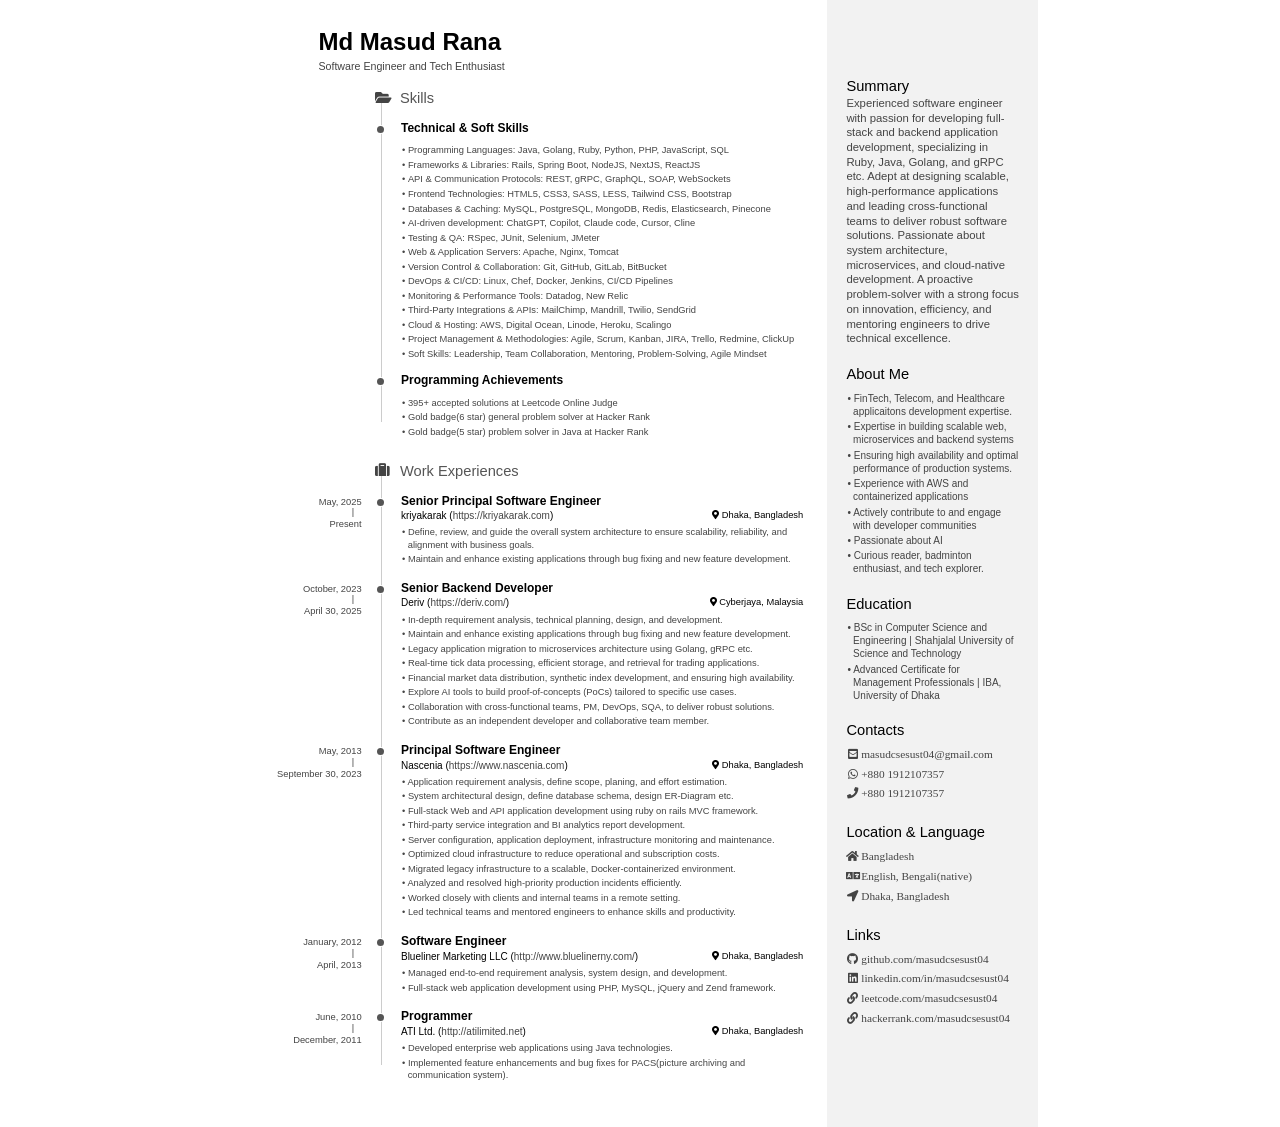
==== commit 4349124f: "add kriyakarak experience" ====
--- a/index.html
+++ b/index.html
@@ -9,7 +9,6 @@
     <link type="text/css" href="./normalize.css" rel="stylesheet">
     <link rel="stylesheet" href="https://use.fontawesome.com/releases/v5.5.0/css/all.css" integrity="sha384-B4dIYHKNBt8Bc12p+WXckhzcICo0wtJAoU8YZTY5qE0Id1GSseTk6S+L3BlXeVIU" crossorigin="anonymous">
     <link href="./css" rel="stylesheet">
-    <link href="./css(1)" rel="stylesheet">
     <link type="text/css" href="./resume.css" rel="stylesheet" >
 </head>
 
@@ -34,10 +33,10 @@
                     <div>
                         <ul>
                             <li><strong>Programming Languages:</strong> Java, Golang, Ruby, Python, PHP, JavaScript, SQL</li>
-                            <li><strong>Frameworks & Libraries:</strong> Rails, Spring Boot, NodeJS, AngularJS, ReactJS</li>
+                            <li><strong>Frameworks & Libraries:</strong> Rails, Spring Boot, NodeJS, NextJS, ReactJS</li>
                             <li><strong>API & Communication Protocols:</strong> REST, gRPC, GraphQL, SOAP, WebSockets</li>
                             <li><strong>Frontend Technologies:</strong> HTML5, CSS3, SASS, LESS, Tailwind CSS, Bootstrap</li>
-                            <li><strong>Databases & Caching:</strong> MySQL, PostgreSQL, MongoDB, Redis, Elasticsearch</li>
+                            <li><strong>Databases & Caching:</strong> MySQL, PostgreSQL, MongoDB, Redis, Elasticsearch, Pinecone</li>
                             <li><strong>AI-driven development:</strong> ChatGPT, Copilot, Claude code, Cursor, Cline</li> 
                             <li><strong>Testing & QA:</strong> RSpec, JUnit, Selenium, JMeter</li>
                             <li><strong>Web & Application Servers:</strong> Apache, Nginx, Tomcat</li>
@@ -74,6 +73,26 @@
 
         <section class="main-block">
             <h2><i class="fa fa-suitcase"></i> Work Experiences</h2>
+            <section class="blocks">
+                <div class="date">
+                    <span>May, 2025</span><span>Present</span>
+                </div>
+                <div class="decorator">
+                </div>
+                <div class="details">
+                    <header>
+                        <h3>Senior Principal Software Engineer</h3>
+                        <span class="place">kriyakarak (<a href="https://kriyakarak.com">https://kriyakarak.com</a>)</span>
+                        <span class="location"><i class="fas fa-map-marker-alt"></i> Dhaka, Bangladesh</span>
+                    </header>
+                    <div>
+                        <ul>
+                            <li>Define, review, and guide the overall system architecture to ensure scalability, reliability, and alignment with business goals.</li>
+                            <li>Maintain and enhance existing applications through bug fixing and new feature development.</li>
+                        </ul>
+                    </div>
+                </div>
+            </section>
             <section class="blocks">
                 <div class="date">
                     <span>October, 2023</span><span>April 30, 2025</span>
@@ -114,11 +133,10 @@
                   </header>
                   <div>
                       <ul>
-                          <li>Defined project scope, planned tasks, and estimated development efforts.</li>
+                          <li>Application requirement analysis, define scope, planing, and effort estimation.</li>
                           <li>System architectural design, define database schema, design ER-Diagram etc.</li>
-                          <li>Full-stack Web and API application development using ruby on rails mvc framework.</li>
+                          <li>Full-stack Web and API application development using ruby on rails MVC framework.</li>
                           <li>Third-party service integration and BI analytics report development.</li>
-                          <li>High availability and low latency backend applications development with best practices.</li>
                           <li>Server configuration, application deployment, infrastructure monitoring and maintenance.</li>
                           <li>Optimized cloud infrastructure to reduce operational and subscription costs.</li>
                           <li>Migrated legacy infrastructure to a scalable, Docker-containerized environment.</li>
@@ -145,7 +163,6 @@
                         <ul>
                             <li>Managed end-to-end requirement analysis, system design, and development.</li>
                             <li>Full-stack web application development using PHP, MySQL, jQuery and Zend framework.</li>
-                            <li>Identified and troubleshot production issues, ensuring quick resolution.</li>
                         </ul>
                     </div>
                 </div>
@@ -170,7 +187,7 @@
                     </div>
                 </div>
             </section>
-            <section class="blocks">
+            <!-- <section class="blocks">
                 <div class="date">
                     <span>February, 2010</span><span>May, 2010</span>
                 </div>
@@ -189,7 +206,7 @@
                         </ul>
                     </div>
                 </div>
-            </section>
+            </section> -->
         </section>
     </section>
 
@@ -226,7 +243,7 @@
             <ul>
                 <li><i class="fas fa-envelope-square"></i> masudcsesust04@gmail.com</li>
                 <li><i class="fab fa-whatsapp"></i> +880 1912107357</li>
-                <li><i class="fa fa-phone"></i> +60 179894057</li>
+                <li><i class="fa fa-phone"></i> +880 1912107357</li>
             </ul>
         </div>
         <div class="side-block" id="contact">
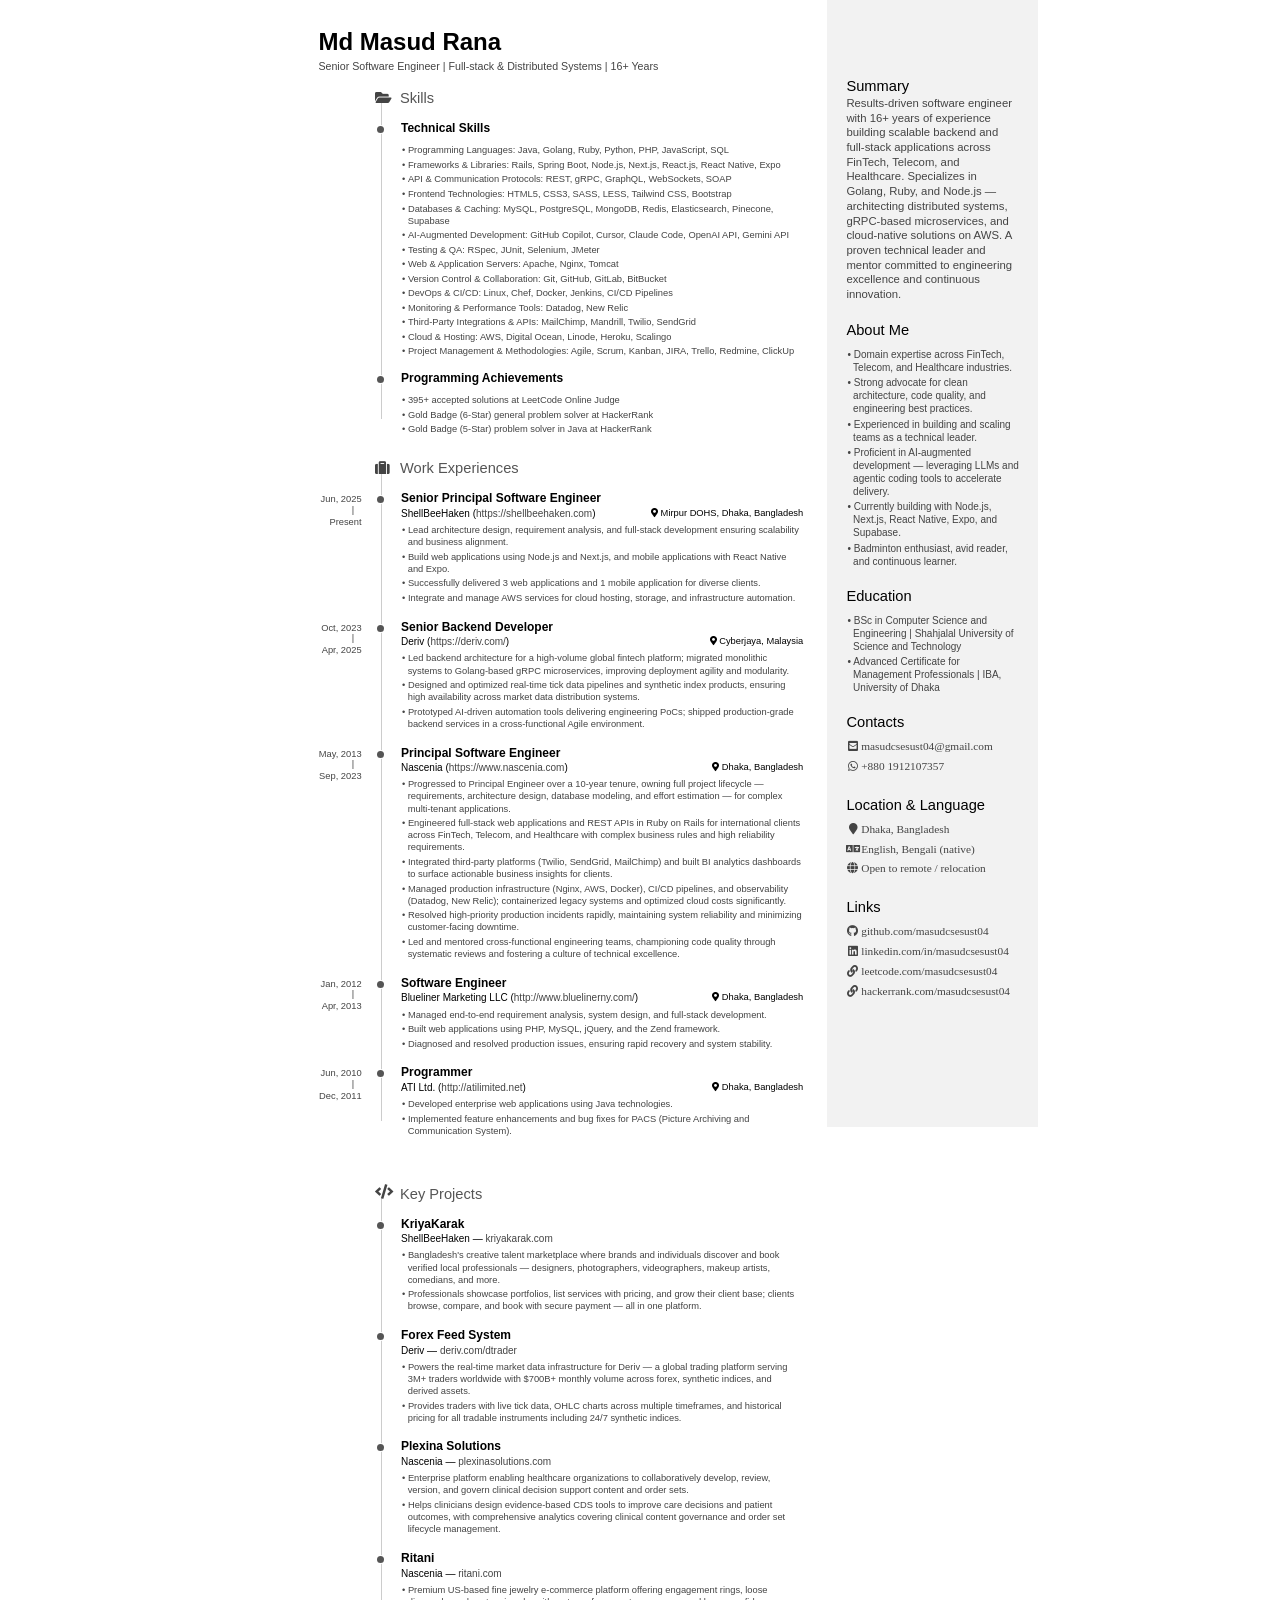
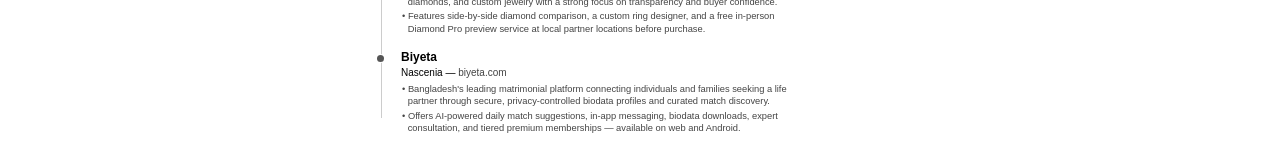
==== commit ec058a4e: "Revise personal details and add key projects section Updated personal and professional information, " ====
--- a/index.html
+++ b/index.html
@@ -16,10 +16,10 @@
     <section id="main">
         <header id="title">
             <h1>Md Masud Rana</h1>
-            <span class="subtitle">Software Engineer and Tech Enthusiast</span>
+            <span class="subtitle">Senior Software Engineer | Full-stack &amp; Distributed Systems | 16+ Years</span>
         </header>
 
-        <section class="">
+        <section id="section-skills" class="">
             <h2><i class="fa fa-folder-open"></i> Skills</h2>
             <section class="blocks">
                 <div class="date">
@@ -28,16 +28,16 @@
                 </div>
                 <div class="details">
                     <header>
-                        <h3>Technical & Soft Skills</h3>
+                        <h3>Technical Skills</h3>
                     </header>
                     <div>
                         <ul>
                             <li><strong>Programming Languages:</strong> Java, Golang, Ruby, Python, PHP, JavaScript, SQL</li>
-                            <li><strong>Frameworks & Libraries:</strong> Rails, Spring Boot, NodeJS, NextJS, ReactJS</li>
-                            <li><strong>API & Communication Protocols:</strong> REST, gRPC, GraphQL, SOAP, WebSockets</li>
+                            <li><strong>Frameworks & Libraries:</strong> Rails, Spring Boot, Node.js, Next.js, React.js, React Native, Expo</li>
+                            <li><strong>API & Communication Protocols:</strong> REST, gRPC, GraphQL, WebSockets, SOAP</li>
                             <li><strong>Frontend Technologies:</strong> HTML5, CSS3, SASS, LESS, Tailwind CSS, Bootstrap</li>
-                            <li><strong>Databases & Caching:</strong> MySQL, PostgreSQL, MongoDB, Redis, Elasticsearch, Pinecone</li>
-                            <li><strong>AI-driven development:</strong> ChatGPT, Copilot, Claude code, Cursor, Cline</li> 
+                            <li><strong>Databases & Caching:</strong> MySQL, PostgreSQL, MongoDB, Redis, Elasticsearch, Pinecone, Supabase</li>
+                            <li><strong>AI-Augmented Development:</strong> GitHub Copilot, Cursor, Claude Code, OpenAI API, Gemini API</li>
                             <li><strong>Testing & QA:</strong> RSpec, JUnit, Selenium, JMeter</li>
                             <li><strong>Web & Application Servers:</strong> Apache, Nginx, Tomcat</li>
                             <li><strong>Version Control & Collaboration:</strong> Git, GitHub, GitLab, BitBucket</li>
@@ -46,7 +46,6 @@
                             <li><strong>Third-Party Integrations & APIs:</strong> MailChimp, Mandrill, Twilio, SendGrid</li>
                             <li><strong>Cloud & Hosting:</strong> AWS, Digital Ocean, Linode, Heroku, Scalingo</li>
                             <li><strong>Project Management & Methodologies:</strong> Agile, Scrum, Kanban, JIRA, Trello, Redmine, ClickUp</li>
-                            <li><strong>Soft Skills:</strong> Leadership, Team Collaboration, Mentoring, Problem-Solving, Agile Mindset</li>
                         </ul>
                     </div>
                 </div>
@@ -62,9 +61,9 @@
                     </header>
                     <div>
                         <ul>
-                            <li>395+ accepted solutions at <a href="https://www.leetcode.com/">Leetcode Online Judge</a></li>
-                            <li>Gold badge(6 star) general problem solver at <a href="https://www.hackerrank.com">Hacker Rank</a></li>
-                            <li>Gold badge(5 star) problem solver in Java at <a href="https://www.hackerrank.com">Hacker Rank</a></li>             
+                            <li>395+ accepted solutions at <a target="_blank" rel="noopener noreferrer" href="https://www.leetcode.com/">LeetCode Online Judge</a></li>
+                            <li>Gold Badge (6-Star) general problem solver at <a target="_blank" rel="noopener noreferrer" href="https://www.hackerrank.com">HackerRank</a></li>
+                            <li>Gold Badge (5-Star) problem solver in Java at <a target="_blank" rel="noopener noreferrer" href="https://www.hackerrank.com">HackerRank</a></li>
                         </ul>
                     </div>
                 </div>
@@ -75,114 +74,108 @@
             <h2><i class="fa fa-suitcase"></i> Work Experiences</h2>
             <section class="blocks">
                 <div class="date">
-                    <span>May, 2025</span><span>Present</span>
+                    <span>Jun, 2025</span><span>Present</span>
                 </div>
                 <div class="decorator">
                 </div>
                 <div class="details">
                     <header>
                         <h3>Senior Principal Software Engineer</h3>
-                        <span class="place">kriyakarak (<a href="https://kriyakarak.com">https://kriyakarak.com</a>)</span>
-                        <span class="location"><i class="fas fa-map-marker-alt"></i> Dhaka, Bangladesh</span>
-                    </header>
-                    <div>
-                        <ul>
-                            <li>Define, review, and guide the overall system architecture to ensure scalability, reliability, and alignment with business goals.</li>
-                            <li>Maintain and enhance existing applications through bug fixing and new feature development.</li>
-                        </ul>
-                    </div>
-                </div>
-            </section>
-            <section class="blocks">
-                <div class="date">
-                    <span>October, 2023</span><span>April 30, 2025</span>
+                        <span class="place">ShellBeeHaken (<a target="_blank" rel="noopener noreferrer" href="https://shellbeehaken.com/">https://shellbeehaken.com</a>)</span>
+                        <span class="location"><i class="fas fa-map-marker-alt"></i> Mirpur DOHS, Dhaka, Bangladesh</span>
+                    </header>
+                    <div>
+                        <ul>
+                            <li>Lead architecture design, requirement analysis, and full-stack development ensuring scalability and business alignment.</li>
+                            <li>Build web applications using Node.js and Next.js, and mobile applications with React Native and Expo.</li>
+                            <li>Successfully delivered 3 web applications and 1 mobile application for diverse clients.</li>
+                            <li>Integrate and manage AWS services for cloud hosting, storage, and infrastructure automation.</li>
+                        </ul>
+                    </div>
+                </div>
+            </section>
+            <section class="blocks">
+                <div class="date">
+                    <span>Oct, 2023</span><span>Apr, 2025</span>
                 </div>
                 <div class="decorator">
                 </div>
                 <div class="details">
                     <header>
                         <h3>Senior Backend Developer</h3>
-                        <span class="place">Deriv (<a href="https://deriv.com/">https://deriv.com/</a>)</span>
+                        <span class="place">Deriv (<a target="_blank" rel="noopener noreferrer" href="https://deriv.com/">https://deriv.com/</a>)</span>
                         <span class="location"><i class="fas fa-map-marker-alt"></i> Cyberjaya, Malaysia</span>
                     </header>
                     <div>
                         <ul>
-                            <li>In-depth requirement analysis, technical planning, design, and development.</li>
-                            <li>Maintain and enhance existing applications through bug fixing and new feature development.</li>
-                            <li>Legacy application migration to microservices architecture using Golang, gRPC etc.</li>
-                            <li>Real-time tick data processing, efficient storage, and retrieval for trading applications.</li>
-                            <li>Financial market data distribution, synthetic index development, and ensuring high availability.</li>
-                            <li>Explore AI tools to build proof-of-concepts (PoCs) tailored to specific use cases.</li>
-                            <li>Collaboration with cross-functional teams, PM, DevOps, SQA, to deliver robust solutions.</li>
-                            <li>Contribute as an independent developer and collaborative team member.</li>
+                            <li>Led backend architecture for a high-volume global fintech platform; migrated monolithic systems to Golang-based gRPC microservices, improving deployment agility and modularity.</li>
+                            <li>Designed and optimized real-time tick data pipelines and synthetic index products, ensuring high availability across market data distribution systems.</li>
+                            <li>Prototyped AI-driven automation tools delivering engineering PoCs; shipped production-grade backend services in a cross-functional Agile environment.</li>
                         </ul>
                     </div>
                 </div>
             </section>
             <section class="blocks">
               <div class="date">
-                  <span>May, 2013</span><span>September 30, 2023</span>
+                  <span>May, 2013</span><span>Sep, 2023</span>
               </div>
               <div class="decorator">
               </div>
               <div class="details">
                   <header>
                       <h3>Principal Software Engineer</h3>
-                      <span class="place">Nascenia (<a href="https://www.nascenia.com/">https://www.nascenia.com</a>)</span>
+                      <span class="place">Nascenia (<a target="_blank" rel="noopener noreferrer" href="https://www.nascenia.com/">https://www.nascenia.com</a>)</span>
                       <span class="location"><i class="fas fa-map-marker-alt"></i> Dhaka, Bangladesh</span>
                   </header>
                   <div>
                       <ul>
-                          <li>Application requirement analysis, define scope, planing, and effort estimation.</li>
-                          <li>System architectural design, define database schema, design ER-Diagram etc.</li>
-                          <li>Full-stack Web and API application development using ruby on rails MVC framework.</li>
-                          <li>Third-party service integration and BI analytics report development.</li>
-                          <li>Server configuration, application deployment, infrastructure monitoring and maintenance.</li>
-                          <li>Optimized cloud infrastructure to reduce operational and subscription costs.</li>
-                          <li>Migrated legacy infrastructure to a scalable, Docker-containerized environment.</li>
-                          <li>Analyzed and resolved high-priority production incidents efficiently.</li>
-                          <li>Worked closely with clients and internal teams in a remote setting.</li>
-                          <li>Led technical teams and mentored engineers to enhance skills and productivity.</li>
+                          <li>Progressed to Principal Engineer over a 10-year tenure, owning full project lifecycle — requirements, architecture design, database modeling, and effort estimation — for complex multi-tenant applications.</li>
+                          <li>Engineered full-stack web applications and REST APIs in Ruby on Rails for international clients across FinTech, Telecom, and Healthcare with complex business rules and high reliability requirements.</li>
+                          <li>Integrated third-party platforms (Twilio, SendGrid, MailChimp) and built BI analytics dashboards to surface actionable business insights for clients.</li>
+                          <li>Managed production infrastructure (Nginx, AWS, Docker), CI/CD pipelines, and observability (Datadog, New Relic); containerized legacy systems and optimized cloud costs significantly.</li>
+                          <li>Resolved high-priority production incidents rapidly, maintaining system reliability and minimizing customer-facing downtime.</li>
+                          <li>Led and mentored cross-functional engineering teams, championing code quality through systematic reviews and fostering a culture of technical excellence.</li>
                       </ul>
                   </div>
               </div>
             </section>
             <section class="blocks">
                 <div class="date">
-                    <span>January, 2012</span><span>April, 2013</span>
+                    <span>Jan, 2012</span><span>Apr, 2013</span>
                 </div>
                 <div class="decorator">
                 </div>
                 <div class="details">
                     <header>
                         <h3>Software Engineer</h3>
-                        <span class="place">Blueliner Marketing LLC (<a href="http://www.bluelinerny.com/">http://www.bluelinerny.com/</a>)</span>
+                        <span class="place">Blueliner Marketing LLC (<a target="_blank" rel="noopener noreferrer" href="http://www.bluelinerny.com/">http://www.bluelinerny.com/</a>)</span>
                         <span class="location"><i class="fas fa-map-marker-alt"></i> Dhaka, Bangladesh</span>
                     </header>
                     <div>
                         <ul>
-                            <li>Managed end-to-end requirement analysis, system design, and development.</li>
-                            <li>Full-stack web application development using PHP, MySQL, jQuery and Zend framework.</li>
-                        </ul>
-                    </div>
-                </div>
-            </section>
-            <section class="blocks">
-                <div class="date">
-                    <span>June, 2010</span><span>December, 2011</span>
+                            <li>Managed end-to-end requirement analysis, system design, and full-stack development.</li>
+                            <li>Built web applications using PHP, MySQL, jQuery, and the Zend framework.</li>
+                            <li>Diagnosed and resolved production issues, ensuring rapid recovery and system stability.</li>
+                        </ul>
+                    </div>
+                </div>
+            </section>
+            <section class="blocks">
+                <div class="date">
+                    <span>Jun, 2010</span><span>Dec, 2011</span>
                 </div>
                 <div class="decorator">
                 </div>
                 <div class="details">
                     <header>
                         <h3>Programmer</h3>
-                        <span class="place">ATI Ltd. (<a href="http://atilimited.net/">http://atilimited.net</a>)</span>
+                        <span class="place">ATI Ltd. (<a target="_blank" rel="noopener noreferrer" href="http://atilimited.net/">http://atilimited.net</a>)</span>
                         <span class="location"><i class="fas fa-map-marker-alt"></i> Dhaka, Bangladesh</span>
                     </header>
                     <div>
                         <ul>
                             <li>Developed enterprise web applications using Java technologies.</li>
-                            <li>Implemented feature enhancements and bug fixes for <strong>PACS</strong>(picture archiving and communication system).</li>
+                            <li>Implemented feature enhancements and bug fixes for <strong>PACS</strong> (Picture Archiving and Communication System).</li>
                         </ul>
                     </div>
                 </div>
@@ -196,13 +189,13 @@
                 <div class="details">
                     <header>
                         <h3>Trainee programmer</h3>
-                        <span class="place">Code71 Ltd. (<a href="http://www.code71.com/">http://www.code71.com/</a>)</span>
+                        <span class="place">Code71 Ltd. (<a target="_blank" rel="noopener noreferrer" href="http://www.code71.com/">http://www.code71.com/</a>)</span>
                         <span class="location"><i class="fas fa-map-marker-alt"></i> Dhaka, Bangladesh</span>
                     </header>
                     <div>
                         <ul>
                             <li>Worked on Scrumpad, a pure Agile/Scrum based project management tool.</li>
-                            <li>Bug fixing, unit, integration and functionl test with test coverage.</li>
+                            <li>Bug fixing, unit, integration and functional test with test coverage.</li>
                         </ul>
                     </div>
                 </div>
@@ -216,25 +209,24 @@
         <div class="side-block" id="personal-info">
             <h1>Summary</h1>
             <div>
-                Experienced software engineer with passion for developing full-stack and backend application development, specializing in Ruby, Java, Golang, and gRPC etc. Adept at designing scalable, high-performance applications and leading cross-functional teams to deliver robust software solutions. Passionate about system architecture, microservices, and cloud-native development. A proactive problem-solver with a strong focus on innovation, efficiency, and mentoring engineers to drive technical excellence.
+                Results-driven software engineer with 16+ years of experience building scalable backend and full-stack applications across FinTech, Telecom, and Healthcare. Specializes in Golang, Ruby, and Node.js — architecting distributed systems, gRPC-based microservices, and cloud-native solutions on AWS. A proven technical leader and mentor committed to engineering excellence and continuous innovation.
             </div>
         </div>
         <div class="side-block" id="personal-info">
             <h1>About Me</h1>
             <ul>
-                <li>FinTech, Telecom, and Healthcare applicaitons development expertise.</li>
-                <li>Expertise in building scalable web, microservices and backend systems</li>
-                <li>Ensuring high availability and optimal performance of production systems.</li>
-                <li>Experience with AWS and containerized applications</li>
-                <li>Actively contribute to and engage with developer communities</li>
-                <li>Passionate about AI</li>
-                <li>Curious reader, badminton enthusiast, and tech explorer.</li>
+                <li>Domain expertise across FinTech, Telecom, and Healthcare industries.</li>
+                <li>Strong advocate for clean architecture, code quality, and engineering best practices.</li>
+                <li>Experienced in building and scaling teams as a technical leader.</li>
+                <li>Proficient in AI-augmented development — leveraging LLMs and agentic coding tools to accelerate delivery.</li>
+                <li>Currently building with Node.js, Next.js, React Native, Expo, and Supabase.</li>
+                <li>Badminton enthusiast, avid reader, and continuous learner.</li>
             </ul>
         </div>
         <div class="side-block" id="personal-info">
             <h1>Education</h1>
             <ul>
-                <li>BSc in Computer Science and Engineering | <span class="place"><a href="https://www.sust.edu/">Shahjalal University of Science and Technology</a></span></li>
+                <li>BSc in Computer Science and Engineering | <span class="place"><a target="_blank" rel="noopener noreferrer" href="https://www.sust.edu/">Shahjalal University of Science and Technology</a></span></li>
                 <li>Advanced Certificate for Management Professionals | <span>IBA, University of Dhaka</span></li>
             </ul>
         </div>
@@ -243,24 +235,23 @@
             <ul>
                 <li><i class="fas fa-envelope-square"></i> masudcsesust04@gmail.com</li>
                 <li><i class="fab fa-whatsapp"></i> +880 1912107357</li>
-                <li><i class="fa fa-phone"></i> +880 1912107357</li>
             </ul>
         </div>
         <div class="side-block" id="contact">
             <h1>Location & Language</h1>
             <ul>
-                <li><i class="fa fa-home"></i> Bangladesh</li>
-                <li><i class="fa fa-language"></i> English, Bengali(native)</li>
-                <li><i class="fa fa-location-arrow"></i> Dhaka, Bangladesh</li>
+                <li><i class="fa fa-map-marker"></i> Dhaka, Bangladesh</li>
+                <li><i class="fa fa-language"></i> English, Bengali (native)</li>
+                <li><i class="fa fa-globe"></i> Open to remote / relocation</li>
             </ul>
         </div>
         <div class="side-block" id="links">
             <h1>Links</h1>
             <ul>
-                <li><i class="fab fa-github"></i> <a href="https://github.com/masudcsesust04">github.com/masudcsesust04</a></li>
-                <li><i class="fab fa-linkedin"></i> <a href="https://www.linkedin.com/in/masudcsesust04">linkedin.com/in/masudcsesust04</a></li>
-                <li><i class="fa fa-link"></i> <a href="https://leetcode.com/masudcsesust04/">leetcode.com/masudcsesust04</a></li>
-                <li><i class="fa fa-link"></i> <a href="https://www.hackerrank.com/masudcsesust04">hackerrank.com/masudcsesust04</a></li>
+                <li><i class="fab fa-github"></i> <a target="_blank" rel="noopener noreferrer" href="https://github.com/masudcsesust04">github.com/masudcsesust04</a></li>
+                <li><i class="fab fa-linkedin"></i> <a target="_blank" rel="noopener noreferrer" href="https://www.linkedin.com/in/masudcsesust04">linkedin.com/in/masudcsesust04</a></li>
+                <li><i class="fa fa-link"></i> <a target="_blank" rel="noopener noreferrer" href="https://leetcode.com/masudcsesust04/">leetcode.com/masudcsesust04</a></li>
+                <li><i class="fa fa-link"></i> <a target="_blank" rel="noopener noreferrer" href="https://www.hackerrank.com/masudcsesust04">hackerrank.com/masudcsesust04</a></li>
                 <li>&nbsp;</li>
                 <li>&nbsp;</li>
             </ul>
@@ -280,3 +271,115 @@
 
   </body>
 </html>
+
+<!DOCTYPE html>
+<html>
+<head>
+    <title>Key Projects — Md Masud Rana</title>
+
+    <meta http-equiv="Content-Type" content="text/html; charset=UTF-8">
+
+    <link type="text/css" href="./normalize.css" rel="stylesheet">
+    <link rel="stylesheet" href="https://use.fontawesome.com/releases/v5.5.0/css/all.css" integrity="sha384-B4dIYHKNBt8Bc12p+WXckhzcICo0wtJAoU8YZTY5qE0Id1GSseTk6S+L3BlXeVIU" crossorigin="anonymous">
+    <link type="text/css" href="./resume.css" rel="stylesheet">
+</head>
+
+<body lang="en">
+    <section id="main">
+        <section class="main-block">
+            <h2><i class="fa fa-code"></i> Key Projects</h2>
+            <section class="blocks">
+                <div class="date">
+                </div>
+                <div class="decorator">
+                </div>
+                <div class="details">
+                    <header>
+                        <h3>KriyaKarak</h3>
+                        <span class="place">ShellBeeHaken &mdash; <a target="_blank" rel="noopener noreferrer" href="https://kriyakarak.com/">kriyakarak.com</a></span>
+                    </header>
+                    <div>
+                        <ul>
+                            <li>Bangladesh's creative talent marketplace where brands and individuals discover and book verified local professionals — designers, photographers, videographers, makeup artists, comedians, and more.</li>
+                            <li>Professionals showcase portfolios, list services with pricing, and grow their client base; clients browse, compare, and book with secure payment — all in one platform.</li>
+                        </ul>
+                    </div>
+                </div>
+            </section>
+            <section class="blocks">
+                <div class="date">
+                </div>
+                <div class="decorator">
+                </div>
+                <div class="details">
+                    <header>
+                        <h3>Forex Feed System</h3>
+                        <span class="place">Deriv &mdash; <a target="_blank" rel="noopener noreferrer" href="https://app.deriv.com/dtrader">deriv.com/dtrader</a></span>
+                    </header>
+                    <div>
+                        <ul>
+                            <li>Powers the real-time market data infrastructure for Deriv — a global trading platform serving 3M+ traders worldwide with $700B+ monthly volume across forex, synthetic indices, and derived assets.</li>
+                            <li>Provides traders with live tick data, OHLC charts across multiple timeframes, and historical pricing for all tradable instruments including 24/7 synthetic indices.</li>
+                        </ul>
+                    </div>
+                </div>
+            </section>
+            <section class="blocks">
+                <div class="date">
+                </div>
+                <div class="decorator">
+                </div>
+                <div class="details">
+                    <header>
+                        <h3>Plexina Solutions</h3>
+                        <span class="place">Nascenia &mdash; <a target="_blank" rel="noopener noreferrer" href="https://plexinasolutions.com/">plexinasolutions.com</a></span>
+                    </header>
+                    <div>
+                        <ul>
+                            <li>Enterprise platform enabling healthcare organizations to collaboratively develop, review, version, and govern clinical decision support content and order sets.</li>
+                            <li>Helps clinicians design evidence-based CDS tools to improve care decisions and patient outcomes, with comprehensive analytics covering clinical content governance and order set lifecycle management.</li>
+                        </ul>
+                    </div>
+                </div>
+            </section>
+            <section class="blocks">
+                <div class="date">
+                </div>
+                <div class="decorator">
+                </div>
+                <div class="details">
+                    <header>
+                        <h3>Ritani</h3>
+                        <span class="place">Nascenia &mdash; <a target="_blank" rel="noopener noreferrer" href="https://www.ritani.com/">ritani.com</a></span>
+                    </header>
+                    <div>
+                        <ul>
+                            <li>Premium US-based fine jewelry e-commerce platform offering engagement rings, loose diamonds, and custom jewelry with a strong focus on transparency and buyer confidence.</li>
+                            <li>Features side-by-side diamond comparison, a custom ring designer, and a free in-person Diamond Pro preview service at local partner locations before purchase.</li>
+                        </ul>
+                    </div>
+                </div>
+            </section>
+            <section class="blocks">
+                <div class="date">
+                </div>
+                <div class="decorator">
+                </div>
+                <div class="details">
+                    <header>
+                        <h3>Biyeta</h3>
+                        <span class="place">Nascenia &mdash; <a target="_blank" rel="noopener noreferrer" href="https://www.biyeta.com/en">biyeta.com</a></span>
+                    </header>
+                    <div>
+                        <ul>
+                            <li>Bangladesh's leading matrimonial platform connecting individuals and families seeking a life partner through secure, privacy-controlled biodata profiles and curated match discovery.</li>
+                            <li>Offers AI-powered daily match suggestions, in-app messaging, biodata downloads, expert consultation, and tiered premium memberships — available on web and Android.</li>
+                        </ul>
+                    </div>
+                </div>
+            </section>
+        </section>
+    </section>
+</body>
+</html>
+
